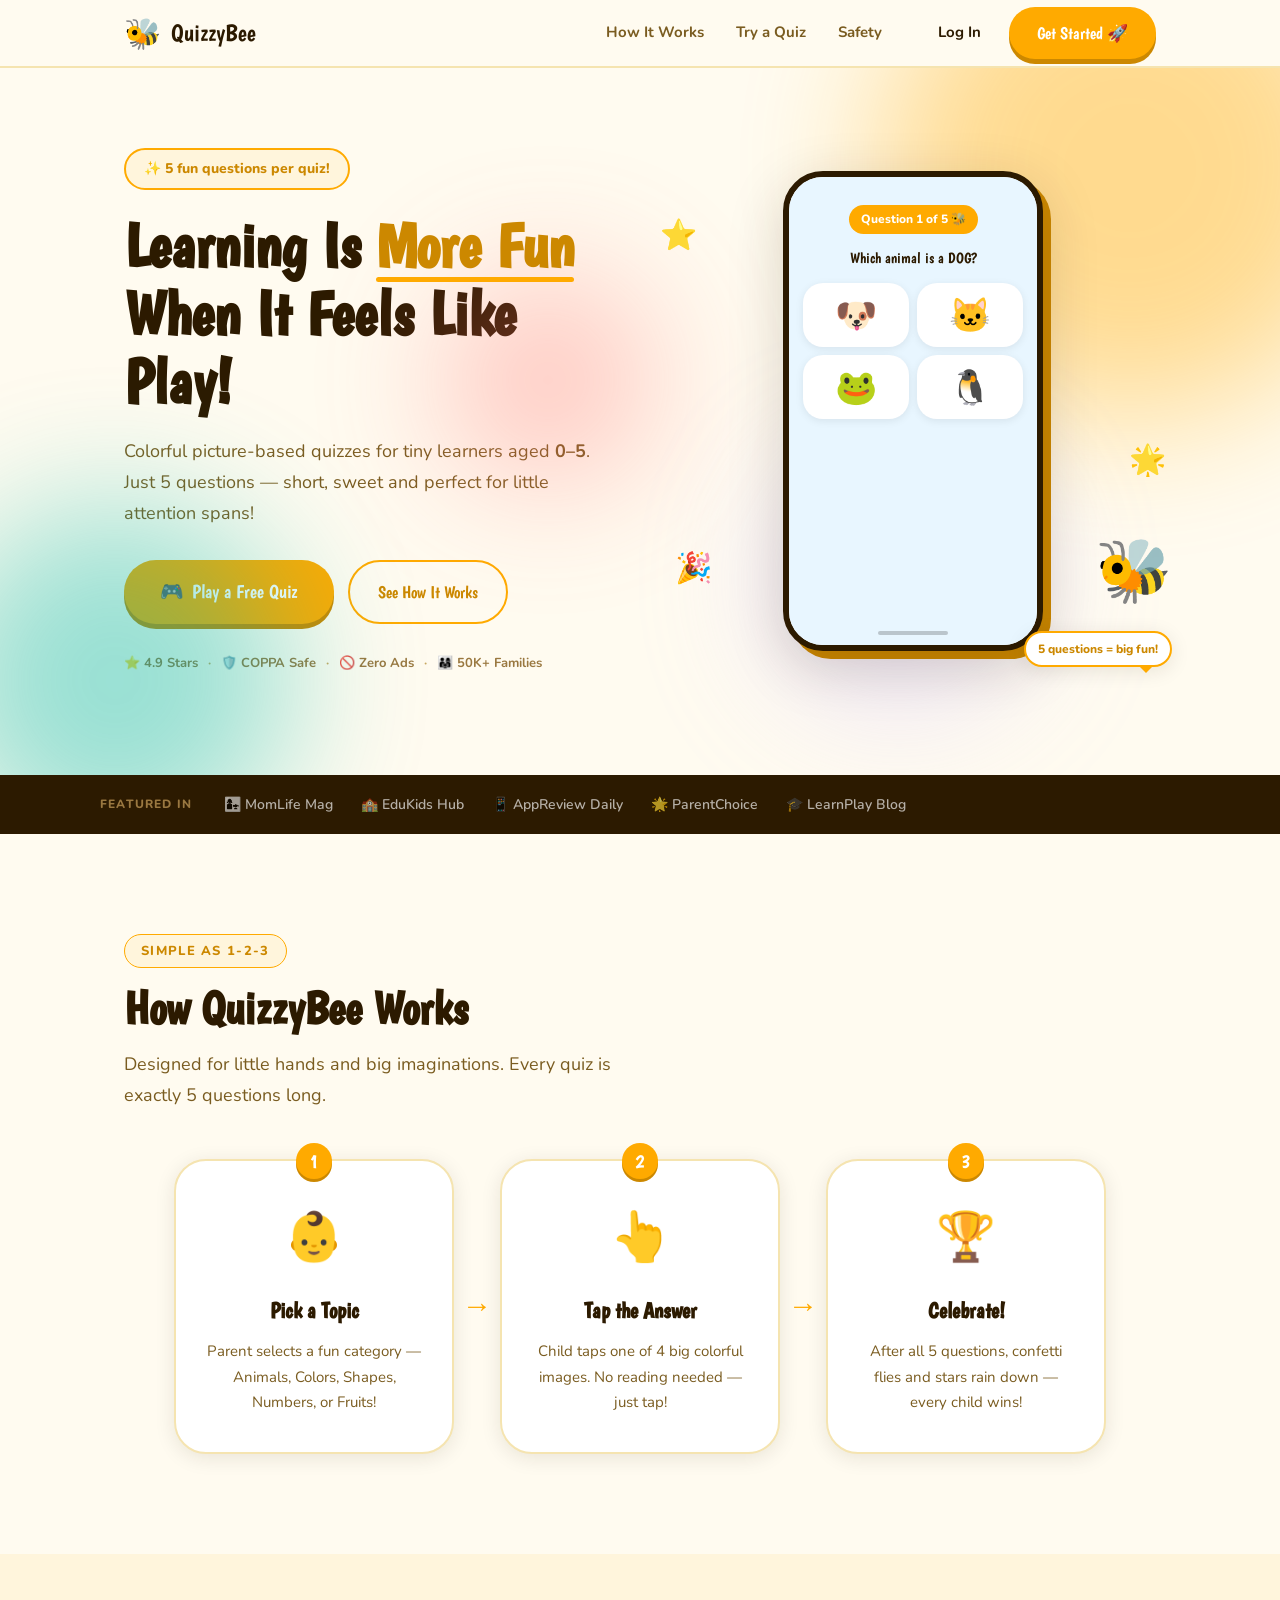
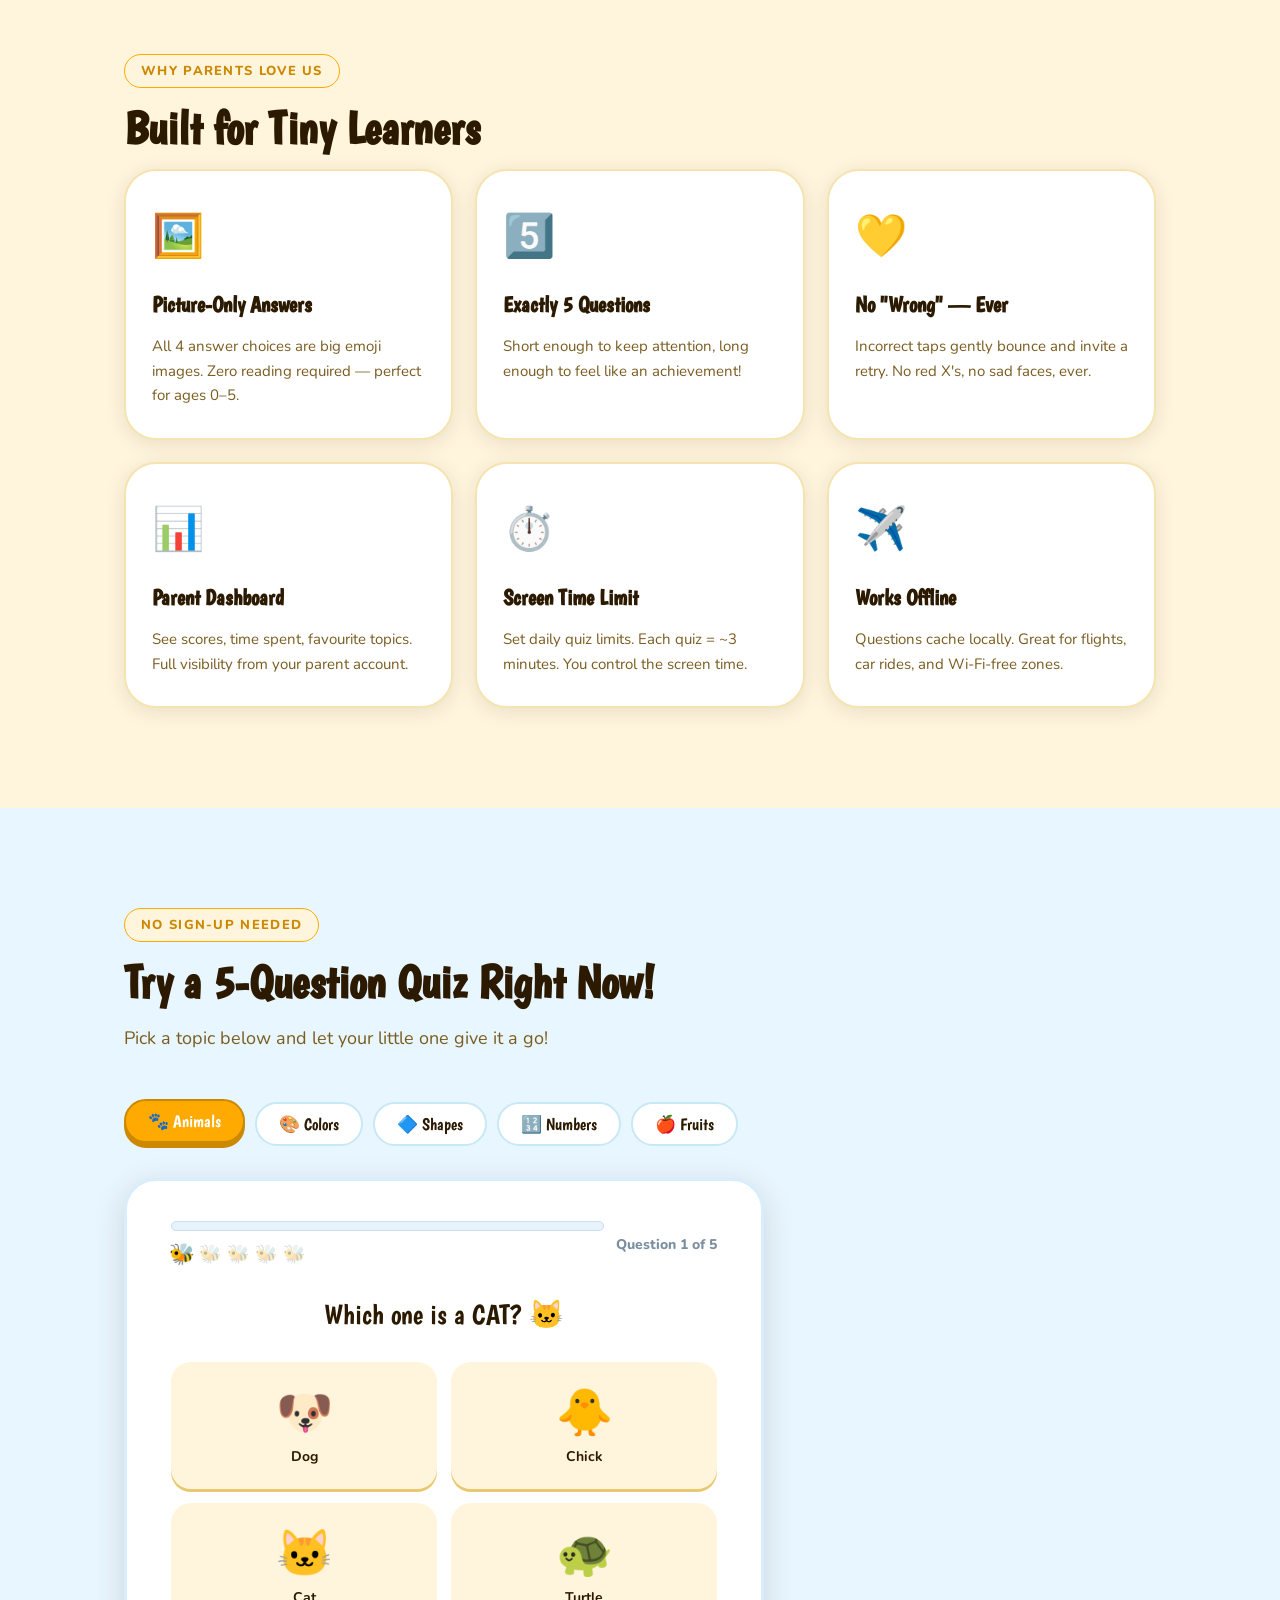
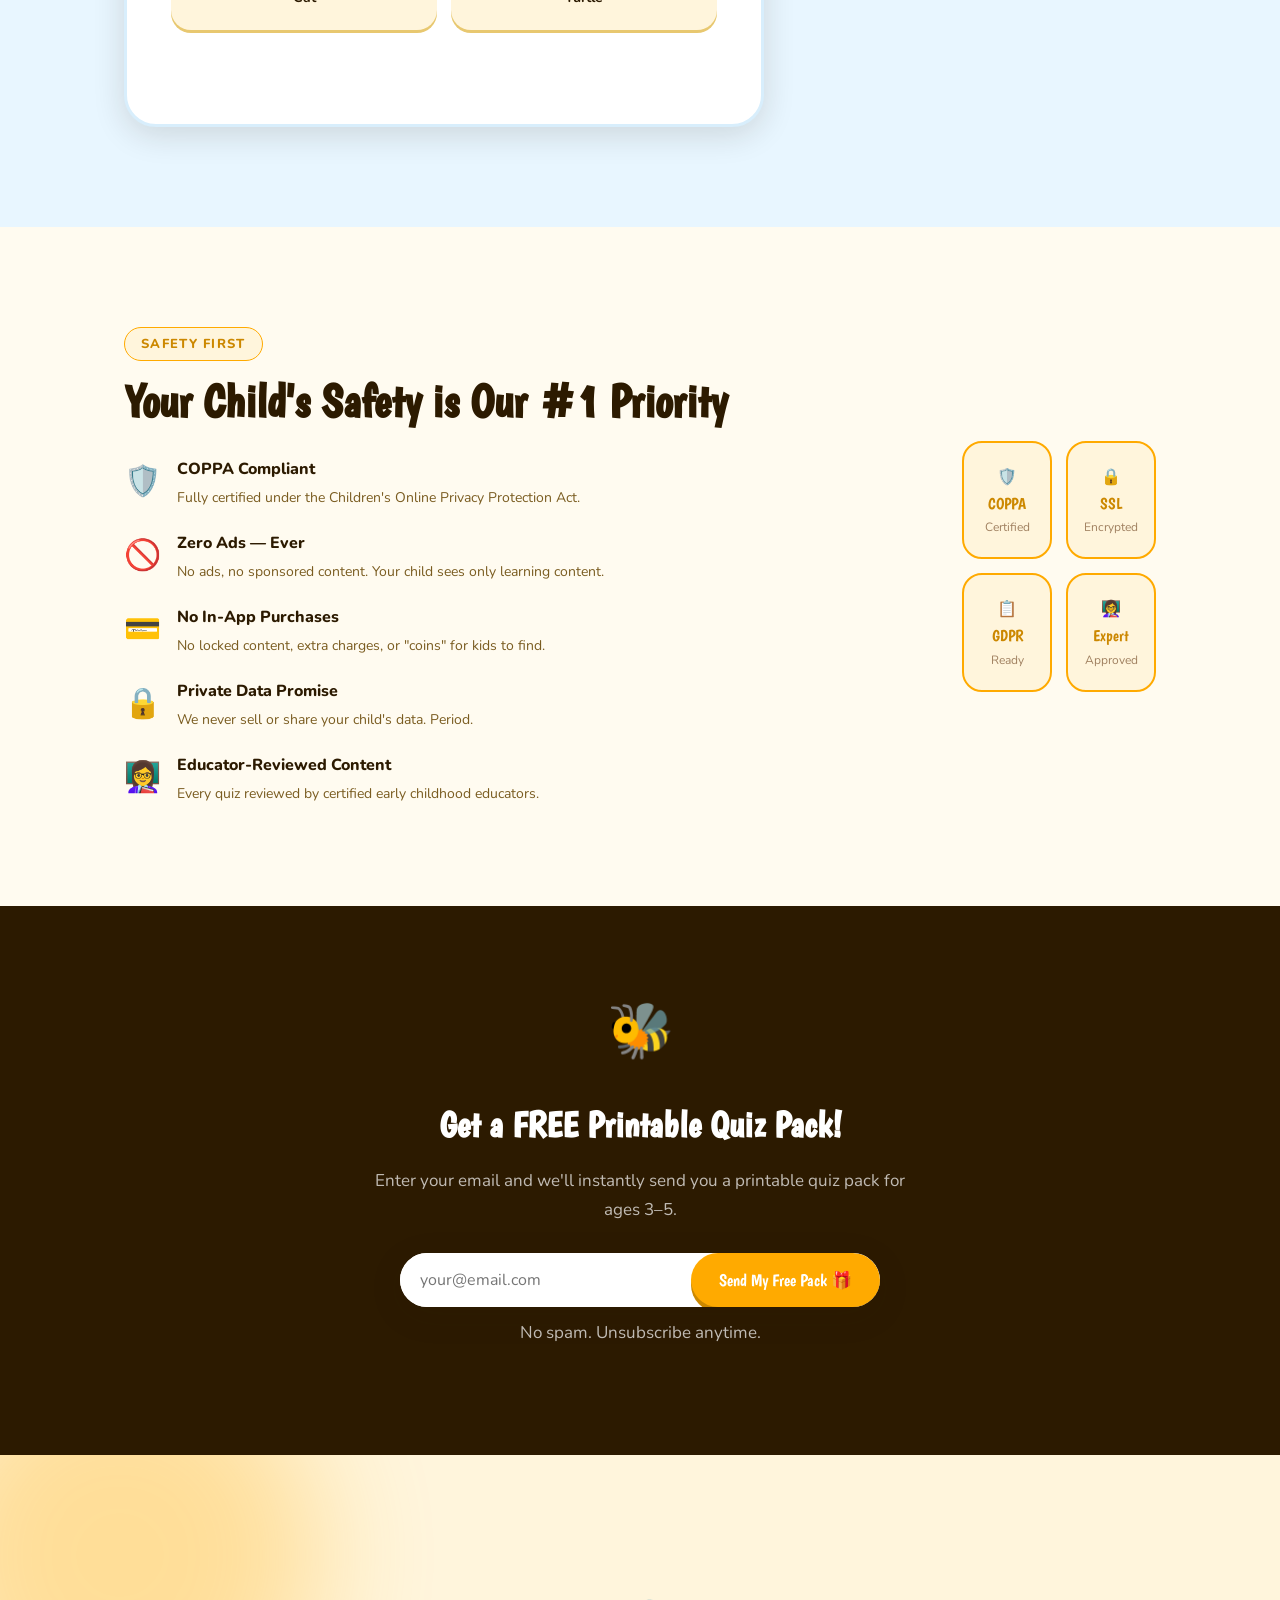
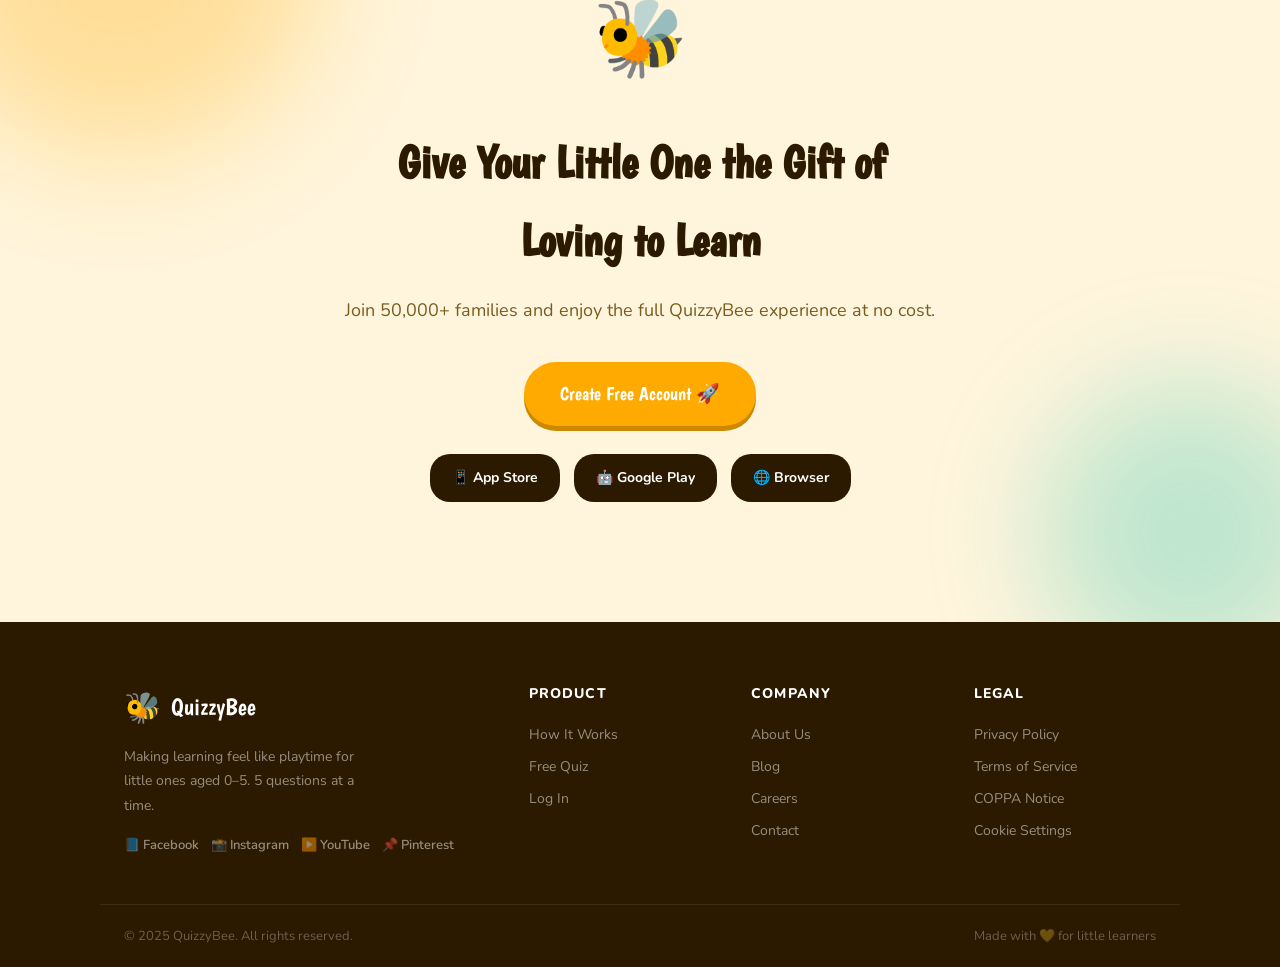
==== index.html @ 44d2b5d5 "Initial commit - QuizzeBee project" ====
<!DOCTYPE html>
<html lang="en">
<head>
  <meta charset="UTF-8" />
  <meta name="viewport" content="width=device-width, initial-scale=1.0" />
  <title>QuizzyBee 🐝 — Fun Learning for Little Ones!</title>
  <link rel="preconnect" href="https://fonts.googleapis.com" />
  <link rel="preconnect" href="https://fonts.gstatic.com" crossorigin />
  <link href="https://fonts.googleapis.com/css2?family=Boogaloo&family=Nunito:wght@400;600;700;800;900&display=swap" rel="stylesheet" />
  <link rel="stylesheet" href="style.css" />
</head>
<body>

  <!-- ═══ NAVBAR ═══ -->
  <nav class="navbar" id="navbar">
    <div class="nav-wrap">
      <a href="index.html" class="logo">
        <div class="logo-bee">🐝</div>
        <span>QuizzyBee</span>
      </a>
      <div class="nav-links">
        <a href="#how">How It Works</a>
        <a href="#demo">Try a Quiz</a>
        <a href="#safety">Safety</a>
      </div>
      <div class="nav-actions">
        <a href="pages/login.php" class="btn-ghost">Log In</a>
        <a href="pages/signup.php" class="btn-honey">Get Started 🚀</a>
      </div>
      <button class="burger" id="burger">
        <div></div><div></div><div></div>
      </button>
    </div>
    <div class="mobile-nav" id="mobileNav">
      <a href="#how">How It Works</a>
      <a href="#demo">Try a Quiz</a>
        <a href="pages/login.php">Log In</a>
      <a href="pages/signup.php" class="btn-honey">Get Started 🚀</a>
    </div>
  </nav>

  <!-- ═══ HERO ═══ -->
  <section class="hero">
    <div class="hero-bubbles">
      <div class="bubble b1"></div>
      <div class="bubble b2"></div>
      <div class="bubble b3"></div>
      <div class="bubble b4"></div>
    </div>
    <div class="hero-content">
      <div class="hero-left">
        <span class="hero-pill">✨ 5 fun questions per quiz!</span>
        <h1>Learning Is <em>More Fun</em> When It Feels Like Play!</h1>
        <p>Colorful picture-based quizzes for tiny learners aged <strong>0–5</strong>. Just 5 questions — short, sweet and perfect for little attention spans!</p>
        <div class="hero-btns">
          <a href="#demo" class="btn-honey btn-big"><span>🎮</span> Play a Free Quiz</a>
          <a href="#how" class="btn-outline btn-big">See How It Works</a>
        </div>
        <div class="hero-trust">
          <span>⭐ 4.9 Stars</span>
          <span class="dot">·</span>
          <span>🛡️ COPPA Safe</span>
          <span class="dot">·</span>
          <span>🚫 Zero Ads</span>
          <span class="dot">·</span>
          <span>👨‍👩‍👧 50K+ Families</span>
        </div>
      </div>
      <div class="hero-right">
        <div class="phone-frame">
          <div class="phone-screen">
            <div class="mini-quiz">
              <div class="mini-q-num">Question 1 of 5 🐝</div>
              <div class="mini-q-text">Which animal is a DOG?</div>
              <div class="mini-opts">
                <button class="mini-opt" onclick="heroTap(this,true)">🐶</button>
                <button class="mini-opt" onclick="heroTap(this,false)">🐱</button>
                <button class="mini-opt" onclick="heroTap(this,false)">🐸</button>
                <button class="mini-opt" onclick="heroTap(this,false)">🐧</button>
              </div>
              <div class="mini-result" id="miniResult"></div>
            </div>
          </div>
          <div class="phone-home-bar"></div>
        </div>
        <div class="floaty f1">⭐</div>
        <div class="floaty f2">🌟</div>
        <div class="floaty f3">🎉</div>
        <div class="mascot-wrap">
          <div class="mascot">🐝</div>
          <div class="speech-bubble">5 questions = big fun!</div>
        </div>
      </div>
    </div>
  </section>

  <!-- ═══ STRIP ═══ -->
  <div class="strip">
    <div class="strip-inner">
      <span class="strip-label">Featured In</span>
      <div class="strip-logos">
        <span>👩‍👧 MomLife Mag</span>
        <span>🏫 EduKids Hub</span>
        <span>📱 AppReview Daily</span>
        <span>🌟 ParentChoice</span>
        <span>🎓 LearnPlay Blog</span>
      </div>
    </div>
  </div>

  <!-- ═══ HOW IT WORKS ═══ -->
  <section class="how-section" id="how">
    <div class="wrap">
      <div class="section-tag">Simple as 1-2-3</div>
      <h2 class="section-h">How QuizzyBee Works</h2>
      <p class="section-p">Designed for little hands and big imaginations. Every quiz is exactly 5 questions long.</p>
      <div class="steps-row">
        <div class="step-card">
          <div class="step-num">1</div>
          <div class="step-icon">👶</div>
          <h3>Pick a Topic</h3>
          <p>Parent selects a fun category — Animals, Colors, Shapes, Numbers, or Fruits!</p>
        </div>
        <div class="step-arrow">→</div>
        <div class="step-card">
          <div class="step-num">2</div>
          <div class="step-icon">👆</div>
          <h3>Tap the Answer</h3>
          <p>Child taps one of 4 big colorful images. No reading needed — just tap!</p>
        </div>
        <div class="step-arrow">→</div>
        <div class="step-card">
          <div class="step-num">3</div>
          <div class="step-icon">🏆</div>
          <h3>Celebrate!</h3>
          <p>After all 5 questions, confetti flies and stars rain down — every child wins!</p>
        </div>
      </div>
    </div>
  </section>

  <!-- ═══ FEATURES ═══ -->
  <section class="features-section">
    <div class="wrap">
      <div class="section-tag">Why Parents Love Us</div>
      <h2 class="section-h">Built for Tiny Learners</h2>
      <div class="feats-grid">
        <div class="feat-card fc1">
          <div class="feat-ico">🖼️</div>
          <h3>Picture-Only Answers</h3>
          <p>All 4 answer choices are big emoji images. Zero reading required — perfect for ages 0–5.</p>
        </div>
        <div class="feat-card fc2">
          <div class="feat-ico">5️⃣</div>
          <h3>Exactly 5 Questions</h3>
          <p>Short enough to keep attention, long enough to feel like an achievement!</p>
        </div>
        <div class="feat-card fc3">
          <div class="feat-ico">💛</div>
          <h3>No "Wrong" — Ever</h3>
          <p>Incorrect taps gently bounce and invite a retry. No red X's, no sad faces, ever.</p>
        </div>
        <div class="feat-card fc4">
          <div class="feat-ico">📊</div>
          <h3>Parent Dashboard</h3>
          <p>See scores, time spent, favourite topics. Full visibility from your parent account.</p>
        </div>
        <div class="feat-card fc5">
          <div class="feat-ico">⏱️</div>
          <h3>Screen Time Limit</h3>
          <p>Set daily quiz limits. Each quiz = ~3 minutes. You control the screen time.</p>
        </div>
        <div class="feat-card fc6">
          <div class="feat-ico">✈️</div>
          <h3>Works Offline</h3>
          <p>Questions cache locally. Great for flights, car rides, and Wi-Fi-free zones.</p>
        </div>
      </div>
    </div>
  </section>

  <!-- ═══ DEMO QUIZ ═══ -->
  <section class="demo-section" id="demo">
    <div class="wrap">
      <div class="section-tag">No Sign-Up Needed</div>
      <h2 class="section-h">Try a 5-Question Quiz Right Now!</h2>
      <p class="section-p">Pick a topic below and let your little one give it a go!</p>

      <div class="topic-pills">
        <button class="topic-btn active" onclick="setTopic('animals',this)">🐾 Animals</button>
        <button class="topic-btn" onclick="setTopic('colors',this)">🎨 Colors</button>
        <button class="topic-btn" onclick="setTopic('shapes',this)">🔷 Shapes</button>
        <button class="topic-btn" onclick="setTopic('numbers',this)">🔢 Numbers</button>
        <button class="topic-btn" onclick="setTopic('fruits',this)">🍎 Fruits</button>
      </div>

      <!-- Quiz box -->
      <div class="quiz-box" id="quizBox">
        <!-- Progress -->
        <div class="qb-top">
          <div class="qb-prog-wrap">
            <div class="qb-prog-bar"><div class="qb-prog-fill" id="progFill"></div></div>
            <div class="qb-prog-bees" id="progBees">
              <span class="prog-bee done" id="pb0">🐝</span>
              <span class="prog-bee" id="pb1">🐝</span>
              <span class="prog-bee" id="pb2">🐝</span>
              <span class="prog-bee" id="pb3">🐝</span>
              <span class="prog-bee" id="pb4">🐝</span>
            </div>
          </div>
          <div class="qb-counter" id="qbCounter">Question 1 of 5</div>
        </div>

        <!-- Question -->
        <div class="qb-question" id="qbQuestion">Loading…</div>

        <!-- Options grid -->
        <div class="qb-opts" id="qbOpts"></div>

        <!-- Feedback -->
        <div class="qb-feedback" id="qbFeedback"></div>
      </div>

      <!-- Completion card (hidden until done) -->
      <div class="quiz-done hidden" id="quizDone">
        <div class="done-confetti" id="doneConfetti"></div>
        <div class="done-bee">🐝</div>
        <h3 id="doneTitle">You're a Star! 🌟</h3>
        <div class="done-score" id="doneScore"></div>
        <p id="doneMsg">Amazing work on all 5 questions!</p>
        <div class="done-stars" id="doneStars"></div>
        <div class="done-btns">
          <button class="btn-honey btn-big" onclick="restartDemo()">Play Again 🔄</button>
          <a href="pages/signup.php" class="btn-outline btn-big">Create Your Account →</a>
        </div>
      </div>
    </div>
  </section>


  <!-- ═══ SAFETY ═══ -->
  <section class="safety-section" id="safety">
    <div class="wrap safety-wrap">
      <div class="safety-text">
        <div class="section-tag">Safety First</div>
        <h2 class="section-h">Your Child's Safety is Our #1 Priority</h2>
        <div class="safety-list">
          <div class="safety-row">
            <span class="s-ico">🛡️</span>
            <div><strong>COPPA Compliant</strong><p>Fully certified under the Children's Online Privacy Protection Act.</p></div>
          </div>
          <div class="safety-row">
            <span class="s-ico">🚫</span>
            <div><strong>Zero Ads — Ever</strong><p>No ads, no sponsored content. Your child sees only learning content.</p></div>
          </div>
          <div class="safety-row">
            <span class="s-ico">💳</span>
            <div><strong>No In-App Purchases</strong><p>No locked content, extra charges, or "coins" for kids to find.</p></div>
          </div>
          <div class="safety-row">
            <span class="s-ico">🔒</span>
            <div><strong>Private Data Promise</strong><p>We never sell or share your child's data. Period.</p></div>
          </div>
          <div class="safety-row">
            <span class="s-ico">👩‍🏫</span>
            <div><strong>Educator-Reviewed Content</strong><p>Every quiz reviewed by certified early childhood educators.</p></div>
          </div>
        </div>
      </div>
      <div class="safety-badges">
        <div class="s-badge">🛡️<br>COPPA<br><small>Certified</small></div>
        <div class="s-badge">🔒<br>SSL<br><small>Encrypted</small></div>
        <div class="s-badge">📋<br>GDPR<br><small>Ready</small></div>
        <div class="s-badge">👩‍🏫<br>Expert<br><small>Approved</small></div>
      </div>
    </div>
  </section>

  <!-- ═══ EMAIL LEAD ═══ -->
  <section class="lead-section">
    <div class="lead-inner">
      <div class="lead-bee">🐝</div>
      <h2>Get a FREE Printable Quiz Pack!</h2>
      <p>Enter your email and we'll instantly send you a printable quiz pack for ages 3–5.</p>
      <div class="lead-form" id="leadForm">
        <input type="email" id="leadEmail" placeholder="your@email.com" class="lead-input" />
        <button onclick="submitLead()" class="btn-honey">Send My Free Pack 🎁</button>
      </div>
      <p class="lead-small">No spam. Unsubscribe anytime.</p>
    </div>
  </section>

  <!-- ═══ FINAL CTA ═══ -->
  <section class="final-section">
    <div class="final-blobs">
      <div class="fb1"></div><div class="fb2"></div>
    </div>
    <div class="final-inner">
      <div class="final-bee">🐝</div>
      <h2>Give Your Little One the Gift of Loving to Learn</h2>
      <p>Join 50,000+ families and enjoy the full QuizzyBee experience at no cost.</p>
      <a href="pages/signup.php" class="btn-honey btn-big">Create Free Account 🚀</a>
      <div class="store-row">
        <div class="store-pill">📱 App Store</div>
        <div class="store-pill">🤖 Google Play</div>
        <div class="store-pill">🌐 Browser</div>
      </div>
    </div>
  </section>

  <!-- ═══ FOOTER ═══ -->
  <footer class="footer">
    <div class="footer-inner">
      <div class="footer-brand">
        <a href="index.html" class="logo" style="color:#fff;margin-bottom:12px">
          <div class="logo-bee">🐝</div><span>QuizzyBee</span>
        </a>
        <p>Making learning feel like playtime for little ones aged 0–5. 5 questions at a time.</p>
        <div class="footer-socials">
          <a href="#">📘 Facebook</a>
          <a href="#">📸 Instagram</a>
          <a href="#">▶️ YouTube</a>
          <a href="#">📌 Pinterest</a>
        </div>
      </div>
      <div class="footer-col">
        <h4>Product</h4>
        <a href="#how">How It Works</a>
        <a href="#demo">Free Quiz</a>
        <a href="pages/login.php">Log In</a>
      </div>
      <div class="footer-col">
        <h4>Company</h4>
        <a href="#">About Us</a>
        <a href="#">Blog</a>
        <a href="#">Careers</a>
        <a href="#">Contact</a>
      </div>
      <div class="footer-col">
        <h4>Legal</h4>
        <a href="#">Privacy Policy</a>
        <a href="#">Terms of Service</a>
        <a href="#">COPPA Notice</a>
        <a href="#">Cookie Settings</a>
      </div>
    </div>
    <div class="footer-bottom">
      <span>© 2025 QuizzyBee. All rights reserved.</span>
      <span>Made with 💛 for little learners</span>
    </div>
  </footer>

  <script src="landing.js"></script>
</body>
</html>
---- style.css ----
/* ════════════════════════════════════════════
   QuizzyBee 5Q — style.css
   Tone: Maximalist-Playful · Honey + Sky + Coral
   Font: Boogaloo (display) + Nunito (body)
════════════════════════════════════════════ */

:root {
  --honey:       #FFAA00;
  --honey-dk:    #CC8800;
  --honey-lt:    #FFF5DC;
  --cream:       #FFFBF0;
  --ink:         #2C1A00;
  --sky:         #E8F6FF;
  --teal:        #00B8A9;
  --coral:       #FF6B6B;
  --coral-lt:    #FFE8E8;
  --lavender:    #C9B8FF;
  --green:       #52C46A;
  --green-lt:    #E3F7E8;
  --white:       #FFFFFF;
  --shadow:      0 4px 20px rgba(44,26,0,.10);
  --shadow-md:   0 8px 32px rgba(44,26,0,.14);
  --shadow-lg:   0 16px 56px rgba(44,26,0,.18);
  --r-sm:  12px;
  --r-md:  20px;
  --r-lg:  32px;
  --r-xl:  50px;
  --font-h: 'Boogaloo', cursive;
  --font-b: 'Nunito', sans-serif;
}

*,*::before,*::after{box-sizing:border-box;margin:0;padding:0}
html{scroll-behavior:smooth}
body{
  font-family:var(--font-b);
  background:var(--cream);
  color:var(--ink);
  line-height:1.7;
  overflow-x:hidden;
}
a{text-decoration:none;color:inherit}
img{max-width:100%}

/* ── Shared layout ── */
.wrap{max-width:1080px;margin:0 auto;padding:0 24px}

.section-tag{
  display:inline-block;
  background:var(--honey-lt);
  color:var(--honey-dk);
  font-weight:800;
  font-size:13px;
  letter-spacing:.1em;
  text-transform:uppercase;
  padding:5px 16px;
  border-radius:var(--r-xl);
  border:1.5px solid var(--honey);
  margin-bottom:14px;
}
.section-h{
  font-family:var(--font-h);
  font-size:clamp(28px,4.5vw,46px);
  color:var(--ink);
  margin-bottom:14px;
  line-height:1.15;
}
.section-p{
  font-size:18px;
  color:#7a5c20;
  max-width:540px;
  margin-bottom:48px;
}

/* ── Buttons ── */
.btn-honey{
  display:inline-flex;align-items:center;gap:8px;
  background:var(--honey);
  color:var(--white);
  font-family:var(--font-h);
  font-size:17px;
  padding:12px 28px;
  border-radius:var(--r-xl);
  border:none;cursor:pointer;
  box-shadow:0 5px 0 var(--honey-dk);
  transition:transform .15s,box-shadow .15s;
}
.btn-honey:hover{transform:translateY(-3px);box-shadow:0 8px 0 var(--honey-dk)}
.btn-honey:active{transform:translateY(3px);box-shadow:0 2px 0 var(--honey-dk)}
.btn-big{font-size:19px;padding:16px 36px}
.btn-full{width:100%;justify-content:center}

.btn-outline{
  display:inline-flex;align-items:center;gap:8px;
  background:transparent;
  color:var(--honey-dk);
  font-family:var(--font-h);
  font-size:17px;
  padding:12px 28px;
  border-radius:var(--r-xl);
  border:2.5px solid var(--honey);
  cursor:pointer;
  transition:background .2s,color .2s;
}
.btn-outline:hover{background:var(--honey-lt)}
.btn-ghost{
  display:inline-flex;align-items:center;
  font-family:var(--font-b);font-weight:700;font-size:15px;
  color:var(--ink);padding:10px 18px;border-radius:var(--r-xl);
  border:none;background:transparent;cursor:pointer;
  transition:background .2s;
}
.btn-ghost:hover{background:var(--honey-lt)}

.hidden{display:none!important}

/* ════════════════════════════════════════════
   NAVBAR
════════════════════════════════════════════ */
.navbar{
  position:sticky;top:0;z-index:900;
  background:rgba(255,251,240,.93);
  backdrop-filter:blur(14px);
  border-bottom:2px solid #f5e4b0;
  transition:box-shadow .25s;
}
.navbar.scrolled{box-shadow:var(--shadow)}
.nav-wrap{
  max-width:1080px;margin:0 auto;padding:0 24px;
  display:flex;align-items:center;gap:24px;height:66px;
}
.logo{
  display:flex;align-items:center;gap:10px;
  font-family:var(--font-h);font-size:24px;color:var(--ink);
}
.logo-bee{font-size:30px;animation:bee-spin 4s ease-in-out infinite}
@keyframes bee-spin{
  0%,100%{transform:rotate(-10deg) scale(1)}
  50%{transform:rotate(10deg) scale(1.1)}
}
.nav-links{
  display:flex;gap:4px;margin-left:auto;
}
.nav-links a{
  padding:8px 14px;border-radius:var(--r-sm);
  font-weight:700;font-size:15px;color:#7a5c20;
  transition:background .2s,color .2s;
}
.nav-links a:hover{background:var(--honey-lt);color:var(--honey-dk)}
.nav-actions{display:flex;gap:10px}
.burger{
  display:none;flex-direction:column;gap:6px;
  background:none;border:none;cursor:pointer;padding:4px;
  margin-left:auto;
}
.burger div{width:26px;height:2.5px;background:var(--ink);border-radius:2px;transition:.3s}
.mobile-nav{
  display:none;flex-direction:column;gap:6px;
  padding:14px 24px 18px;border-top:1.5px solid #f5e4b0;
}
.mobile-nav.open{display:flex}
.mobile-nav a{
  padding:10px 16px;border-radius:var(--r-sm);font-weight:700;
  transition:background .2s;
}
.mobile-nav a:hover{background:var(--honey-lt)}

@media(max-width:768px){
  .nav-links,.nav-actions{display:none}
  .burger{display:flex}
}

/* ════════════════════════════════════════════
   HERO
════════════════════════════════════════════ */
.hero{
  padding:80px 0 100px;
  position:relative;overflow:hidden;
  background:var(--cream);
}
.hero-bubbles{position:absolute;inset:0;pointer-events:none}
.bubble{
  position:absolute;border-radius:50%;
  filter:blur(70px);opacity:.4;
}
.b1{width:500px;height:500px;background:var(--honey);top:-150px;right:-100px}
.b2{width:350px;height:350px;background:var(--teal);bottom:-80px;left:-60px}
.b3{width:200px;height:200px;background:var(--coral);top:30%;left:35%}
.b4{width:250px;height:250px;background:var(--lavender);bottom:10%;right:20%}

.hero-content{
  max-width:1080px;margin:0 auto;padding:0 24px;
  display:grid;grid-template-columns:1fr 1fr;gap:60px;align-items:center;
}
.hero-pill{
  display:inline-flex;align-items:center;gap:6px;
  background:var(--honey-lt);color:var(--honey-dk);
  font-weight:800;font-size:14px;
  padding:7px 18px;border-radius:var(--r-xl);
  border:2px solid var(--honey);margin-bottom:22px;
}
.hero-left h1{
  font-family:var(--font-h);
  font-size:clamp(36px,5.5vw,62px);
  line-height:1.1;
  margin-bottom:20px;
  color:var(--ink);
}
.hero-left h1 em{
  font-style:normal;
  color:var(--honey-dk);
  position:relative;
  display:inline-block;
}
.hero-left h1 em::after{
  content:'';
  position:absolute;
  bottom:-2px;left:0;
  width:100%;height:5px;
  background:var(--honey);
  border-radius:3px;
}
.hero-left p{font-size:18px;color:#7a5c20;margin-bottom:32px;max-width:480px}
.hero-btns{display:flex;flex-wrap:wrap;gap:14px;margin-bottom:28px}
.hero-trust{
  display:flex;flex-wrap:wrap;gap:10px;align-items:center;
  font-size:13px;font-weight:700;color:#9a7840;
}
.dot{color:#c8a860}

/* Phone mockup */
.hero-right{position:relative;display:flex;justify-content:center}
.phone-frame{
  width:260px;height:480px;
  background:var(--white);
  border-radius:40px;
  border:6px solid var(--ink);
  box-shadow:var(--shadow-lg),8px 8px 0 var(--honey-dk);
  position:relative;overflow:hidden;
  animation:phone-float 4.5s ease-in-out infinite;
}
@keyframes phone-float{
  0%,100%{transform:translateY(0) rotate(-1deg)}
  50%{transform:translateY(-16px) rotate(1deg)}
}
.phone-screen{padding:28px 14px 12px;height:100%;background:var(--sky)}
.phone-home-bar{
  position:absolute;bottom:10px;left:50%;transform:translateX(-50%);
  width:70px;height:4px;background:rgba(0,0,0,.2);border-radius:2px;
}
.mini-quiz{display:flex;flex-direction:column;align-items:center;gap:12px}
.mini-q-num{
  background:var(--honey);color:var(--white);
  font-weight:800;font-size:12px;
  padding:4px 12px;border-radius:var(--r-xl);
}
.mini-q-text{font-family:var(--font-h);font-size:15px;text-align:center;color:var(--ink)}
.mini-opts{display:grid;grid-template-columns:1fr 1fr;gap:8px;width:100%}
.mini-opt{
  font-size:34px;background:var(--white);
  border:2.5px solid transparent;border-radius:var(--r-md);
  padding:10px;cursor:pointer;
  transition:transform .2s,border-color .2s;
  box-shadow:0 2px 8px rgba(0,0,0,.08);
}
.mini-opt:hover{transform:scale(1.1);border-color:var(--honey)}
.mini-opt.correct{background:var(--green-lt);border-color:var(--green);animation:pop .3s}
.mini-opt.wrong{background:var(--coral-lt);border-color:var(--coral);animation:shake .35s}
.mini-result{font-family:var(--font-h);font-size:18px;min-height:28px;text-align:center}

@keyframes pop{0%{transform:scale(1)}50%{transform:scale(1.2)}100%{transform:scale(1)}}
@keyframes shake{0%,100%{transform:translateX(0)}25%{transform:translateX(-8px)}75%{transform:translateX(8px)}}

.floaty{
  position:absolute;font-size:30px;
  animation:floaty-anim 5s ease-in-out infinite;
}
.f1{top:8%;left:-10px;animation-delay:0s}
.f2{top:55%;right:-10px;animation-delay:1.2s}
.f3{bottom:12%;left:5px;animation-delay:2.5s}
@keyframes floaty-anim{
  0%,100%{transform:translateY(0) rotate(0)}
  50%{transform:translateY(-18px) rotate(20deg)}
}
.mascot-wrap{
  position:absolute;bottom:-16px;right:-16px;
  display:flex;flex-direction:column;align-items:flex-end;gap:6px;
}
.mascot{
  font-size:62px;
  animation:mascot-fly 6s ease-in-out infinite;
}
@keyframes mascot-fly{
  0%,100%{transform:translate(0,0) rotate(-5deg)}
  33%{transform:translate(8px,-14px) rotate(5deg)}
  66%{transform:translate(-4px,7px) rotate(-8deg)}
}
.speech-bubble{
  background:var(--white);color:var(--honey-dk);
  font-weight:800;font-size:12px;
  padding:6px 12px;border-radius:var(--r-md);
  box-shadow:var(--shadow);border:2px solid var(--honey);
  position:relative;
}
.speech-bubble::after{
  content:'';position:absolute;bottom:-8px;right:16px;
  border-left:8px solid transparent;
  border-right:8px solid transparent;
  border-top:8px solid var(--honey);
}

@media(max-width:768px){
  .hero-content{grid-template-columns:1fr;gap:40px}
  .hero-right{margin-top:20px}
}

/* ════════════════════════════════════════════
   PROOF STRIP
════════════════════════════════════════════ */
.strip{background:var(--ink);padding:18px 24px}
.strip-inner{
  max-width:1080px;margin:0 auto;
  display:flex;align-items:center;gap:32px;flex-wrap:wrap;
}
.strip-label{
  color:#9a7840;font-size:12px;font-weight:800;
  text-transform:uppercase;letter-spacing:.1em;white-space:nowrap;
}
.strip-logos{display:flex;gap:28px;flex-wrap:wrap}
.strip-logos span{color:rgba(255,255,255,.65);font-size:14px;font-weight:600}

/* ════════════════════════════════════════════
   HOW IT WORKS
════════════════════════════════════════════ */
.how-section{padding:100px 0;background:var(--cream)}
.steps-row{
  display:flex;align-items:center;gap:8px;flex-wrap:wrap;
  justify-content:center;margin-top:0;
}
.step-card{
  background:var(--white);border-radius:var(--r-lg);
  padding:36px 28px;flex:1;min-width:220px;max-width:280px;
  border:2.5px solid #f5e4b0;box-shadow:var(--shadow);
  position:relative;text-align:center;
  transition:transform .25s,box-shadow .25s;
}
.step-card:hover{transform:translateY(-6px);box-shadow:var(--shadow-md)}
.step-num{
  position:absolute;top:-18px;left:50%;transform:translateX(-50%);
  background:var(--honey);color:var(--white);
  font-family:var(--font-h);font-size:20px;
  width:36px;height:36px;border-radius:50%;
  display:flex;align-items:center;justify-content:center;
  box-shadow:0 3px 0 var(--honey-dk);
}
.step-icon{font-size:48px;margin-bottom:14px}
.step-card h3{font-family:var(--font-h);font-size:22px;margin-bottom:10px}
.step-card p{font-size:15px;color:#7a5c20}
.step-arrow{font-size:30px;color:var(--honey);font-weight:900}

@media(max-width:680px){.step-arrow{transform:rotate(90deg);display:block;text-align:center}}

/* ════════════════════════════════════════════
   FEATURES
════════════════════════════════════════════ */
.features-section{padding:100px 0;background:var(--honey-lt)}
.feats-grid{
  display:grid;grid-template-columns:repeat(auto-fit,minmax(290px,1fr));
  gap:22px;
}
.feat-card{
  background:var(--white);border-radius:var(--r-lg);
  padding:30px 26px;border:2px solid #f5e4b0;
  box-shadow:var(--shadow);
  transition:transform .25s,box-shadow .25s,border-color .25s;
  opacity:0;transform:translateY(28px);
  animation:rise .6s ease forwards;
}
.feat-card:nth-child(1){animation-delay:.05s}.feat-card:nth-child(2){animation-delay:.12s}
.feat-card:nth-child(3){animation-delay:.19s}.feat-card:nth-child(4){animation-delay:.26s}
.feat-card:nth-child(5){animation-delay:.33s}.feat-card:nth-child(6){animation-delay:.4s}
@keyframes rise{to{opacity:1;transform:translateY(0)}}
.feat-card:hover{transform:translateY(-6px);box-shadow:var(--shadow-md);border-color:var(--honey)}
.feat-ico{font-size:42px;margin-bottom:14px}
.feat-card h3{font-family:var(--font-h);font-size:22px;margin-bottom:10px}
.feat-card p{font-size:15px;color:#7a5c20;line-height:1.65}

/* ════════════════════════════════════════════
   DEMO QUIZ
════════════════════════════════════════════ */
.demo-section{padding:100px 0;background:var(--sky)}
.topic-pills{display:flex;gap:10px;flex-wrap:wrap;margin-bottom:32px}
.topic-btn{
  padding:10px 22px;border-radius:var(--r-xl);
  border:2.5px solid #c8e8f5;background:var(--white);
  font-family:var(--font-h);font-size:17px;cursor:pointer;
  color:var(--ink);transition:all .2s;
}
.topic-btn:hover,.topic-btn.active{
  background:var(--honey);color:var(--white);border-color:var(--honey-dk);
  transform:translateY(-3px);box-shadow:0 5px 0 var(--honey-dk);
}

.quiz-box{
  background:var(--white);border-radius:var(--r-lg);
  padding:40px 44px;max-width:640px;
  border:3px solid #d8eefc;box-shadow:var(--shadow-md);
}
.qb-top{display:flex;align-items:center;gap:16px;margin-bottom:28px;flex-wrap:wrap;gap:12px}
.qb-prog-wrap{flex:1;display:flex;flex-direction:column;gap:8px}
.qb-prog-bar{
  height:10px;background:#e8f2fa;border-radius:5px;overflow:hidden;
  border:1.5px solid #c8e0f0;
}
.qb-prog-fill{height:100%;background:var(--honey);border-radius:5px;transition:width .5s}
.qb-prog-bees{display:flex;gap:6px}
.prog-bee{font-size:18px;opacity:.3;transition:opacity .4s,transform .4s}
.prog-bee.done{opacity:1;transform:scale(1.15)}
.qb-counter{font-weight:800;font-size:14px;color:#7a8fa0;white-space:nowrap}

.qb-question{
  font-family:var(--font-h);font-size:28px;color:var(--ink);
  text-align:center;margin-bottom:28px;line-height:1.3;
}
.qb-opts{
  display:grid;grid-template-columns:1fr 1fr;gap:14px;margin-bottom:18px;
}
.qb-opt{
  font-size:46px;background:var(--honey-lt);
  border:3px solid transparent;border-radius:var(--r-md);
  padding:20px 16px;text-align:center;cursor:pointer;
  display:flex;flex-direction:column;align-items:center;gap:8px;
  transition:all .2s;
  box-shadow:0 3px 0 #e8c870;
}
.qb-opt span.opt-label{
  font-family:var(--font-b);font-size:14px;font-weight:700;color:var(--ink);
}
.qb-opt:hover{transform:scale(1.06) translateY(-3px);border-color:var(--honey);box-shadow:0 6px 0 var(--honey-dk)}
.qb-opt.correct{background:var(--green-lt);border-color:var(--green);box-shadow:0 3px 0 #3aaa52;animation:pop .4s}
.qb-opt.wrong{background:var(--coral-lt);border-color:var(--coral);box-shadow:0 3px 0 #e85050;animation:shake .4s}
.qb-opt.disabled{pointer-events:none}
.qb-feedback{
  font-family:var(--font-h);font-size:24px;
  text-align:center;min-height:36px;color:var(--green);
}

/* Completion card */
.quiz-done{
  background:var(--white);border-radius:var(--r-lg);
  padding:52px 44px;max-width:640px;text-align:center;
  border:3px solid var(--honey);box-shadow:var(--shadow-md);
  position:relative;overflow:hidden;
}
.done-confetti{
  position:absolute;inset:0;pointer-events:none;overflow:hidden;
}
.done-bee{font-size:80px;margin-bottom:14px;animation:mascot-fly 5s infinite}
.quiz-done h3{font-family:var(--font-h);font-size:38px;margin-bottom:10px}
.done-score{
  font-family:var(--font-h);font-size:56px;color:var(--honey-dk);margin:8px 0;
}
.quiz-done p{font-size:18px;color:#7a5c20;margin-bottom:20px}
.done-stars{font-size:36px;letter-spacing:4px;margin-bottom:28px}
.done-btns{display:flex;flex-wrap:wrap;gap:14px;justify-content:center}
.confetti-piece{
  position:absolute;width:10px;height:10px;border-radius:2px;
  animation:fall linear forwards;opacity:0;
}
@keyframes fall{
  0%{opacity:1;top:-10px;transform:rotate(0)}
  100%{opacity:0;top:110%;transform:rotate(360deg)}
}

/* ════════════════════════════════════════════
   SAFETY
════════════════════════════════════════════ */
.safety-section{padding:100px 0;background:var(--cream)}
.safety-wrap{
  display:grid;grid-template-columns:1fr auto;gap:60px;align-items:center;
}
.safety-list{display:flex;flex-direction:column;gap:20px;margin-top:28px}
.safety-row{display:flex;gap:16px;align-items:flex-start}
.s-ico{font-size:30px;flex-shrink:0}
.safety-row strong{display:block;font-size:16px;font-weight:800;margin-bottom:3px}
.safety-row p{font-size:14px;color:#7a5c20}
.safety-badges{display:grid;grid-template-columns:1fr 1fr;gap:14px}
.s-badge{
  background:var(--honey-lt);border:2px solid var(--honey);
  border-radius:var(--r-md);padding:20px 16px;text-align:center;
  font-family:var(--font-h);font-size:16px;color:var(--honey-dk);line-height:1.7;
}
.s-badge small{font-size:12px;color:#a08060;display:block;font-family:var(--font-b)}

@media(max-width:768px){
  .safety-wrap{grid-template-columns:1fr}
  .safety-badges{grid-template-columns:repeat(4,1fr)}
}

/* ════════════════════════════════════════════
   LEAD SECTION
════════════════════════════════════════════ */
.lead-section{padding:80px 0;background:var(--ink);text-align:center}
.lead-inner{max-width:600px;margin:0 auto;padding:0 24px;display:flex;flex-direction:column;align-items:center}
.lead-bee{font-size:54px;margin-bottom:16px;animation:bee-spin 2s infinite}
.lead-section h2{color:var(--white);font-family:var(--font-h);font-size:36px;margin-bottom:12px}
.lead-section p{color:rgba(255,255,255,.7);font-size:17px;margin-bottom:28px}
.lead-form{
  display:flex;max-width:480px;width:100%;
  background:var(--white);border-radius:var(--r-xl);
  overflow:hidden;box-shadow:var(--shadow-md);
}
.lead-input{flex:1;padding:16px 20px;border:none;outline:none;font-family:var(--font-b);font-size:16px}
.lead-small{color:rgba(255,255,255,.4);font-size:12px;margin-top:12px}

/* ════════════════════════════════════════════
   FINAL CTA
════════════════════════════════════════════ */
.final-section{
  padding:120px 0;text-align:center;
  background:var(--honey-lt);position:relative;overflow:hidden;
}
.final-blobs{position:absolute;inset:0;pointer-events:none}
.fb1{position:absolute;width:400px;height:400px;border-radius:50%;background:var(--honey);opacity:.3;top:-100px;left:-80px;filter:blur(60px)}
.fb2{position:absolute;width:300px;height:300px;border-radius:50%;background:var(--teal);opacity:.25;bottom:-60px;right:-60px;filter:blur(60px)}
.final-inner{position:relative;z-index:1;max-width:640px;margin:0 auto;padding:0 24px}
.final-bee{font-size:76px;margin-bottom:18px;animation:mascot-fly 5s infinite}
.final-inner h2{font-family:var(--font-h);font-size:clamp(26px,4.5vw,46px);margin-bottom:16px}
.final-inner p{font-size:18px;color:#7a5c20;margin-bottom:36px}
.store-row{display:flex;gap:14px;justify-content:center;flex-wrap:wrap;margin-top:28px}
.store-pill{
  background:var(--ink);color:var(--white);
  padding:12px 22px;border-radius:var(--r-md);
  font-weight:700;font-size:14px;
}

/* ════════════════════════════════════════════
   FOOTER
════════════════════════════════════════════ */
.footer{background:var(--ink);padding:60px 0 0;color:rgba(255,255,255,.65)}
.footer-inner{
  max-width:1080px;margin:0 auto;padding:0 24px 48px;
  display:grid;grid-template-columns:2fr 1fr 1fr 1fr;gap:40px;
}
.footer-brand .logo{color:var(--white);margin-bottom:14px}
.footer-brand p{font-size:14px;line-height:1.75;max-width:240px;color:rgba(255,255,255,.5)}
.footer-socials{display:flex;flex-wrap:wrap;gap:12px;margin-top:16px}
.footer-socials a{font-size:13px;font-weight:600;color:rgba(255,255,255,.5);transition:color .2s}
.footer-socials a:hover{color:var(--honey)}
.footer-col{display:flex;flex-direction:column;gap:8px}
.footer-col h4{color:var(--white);font-size:14px;font-weight:800;margin-bottom:10px;text-transform:uppercase;letter-spacing:.08em}
.footer-col a{font-size:14px;color:rgba(255,255,255,.5);transition:color .2s}
.footer-col a:hover{color:var(--honey)}
.footer-bottom{
  border-top:1px solid rgba(255,255,255,.08);padding:20px 24px;
  max-width:1080px;margin:0 auto;
  display:flex;justify-content:space-between;flex-wrap:wrap;gap:8px;
  font-size:13px;color:rgba(255,255,255,.3);
}

@media(max-width:768px){
  .footer-inner{grid-template-columns:1fr 1fr}
  .footer-brand{grid-column:1/-1}
}
@media(max-width:480px){
  .footer-inner{grid-template-columns:1fr}
  .quiz-box{padding:24px 18px}
  .qb-opts{grid-template-columns:1fr 1fr}
  .qb-opt{font-size:36px;padding:14px 10px}
}
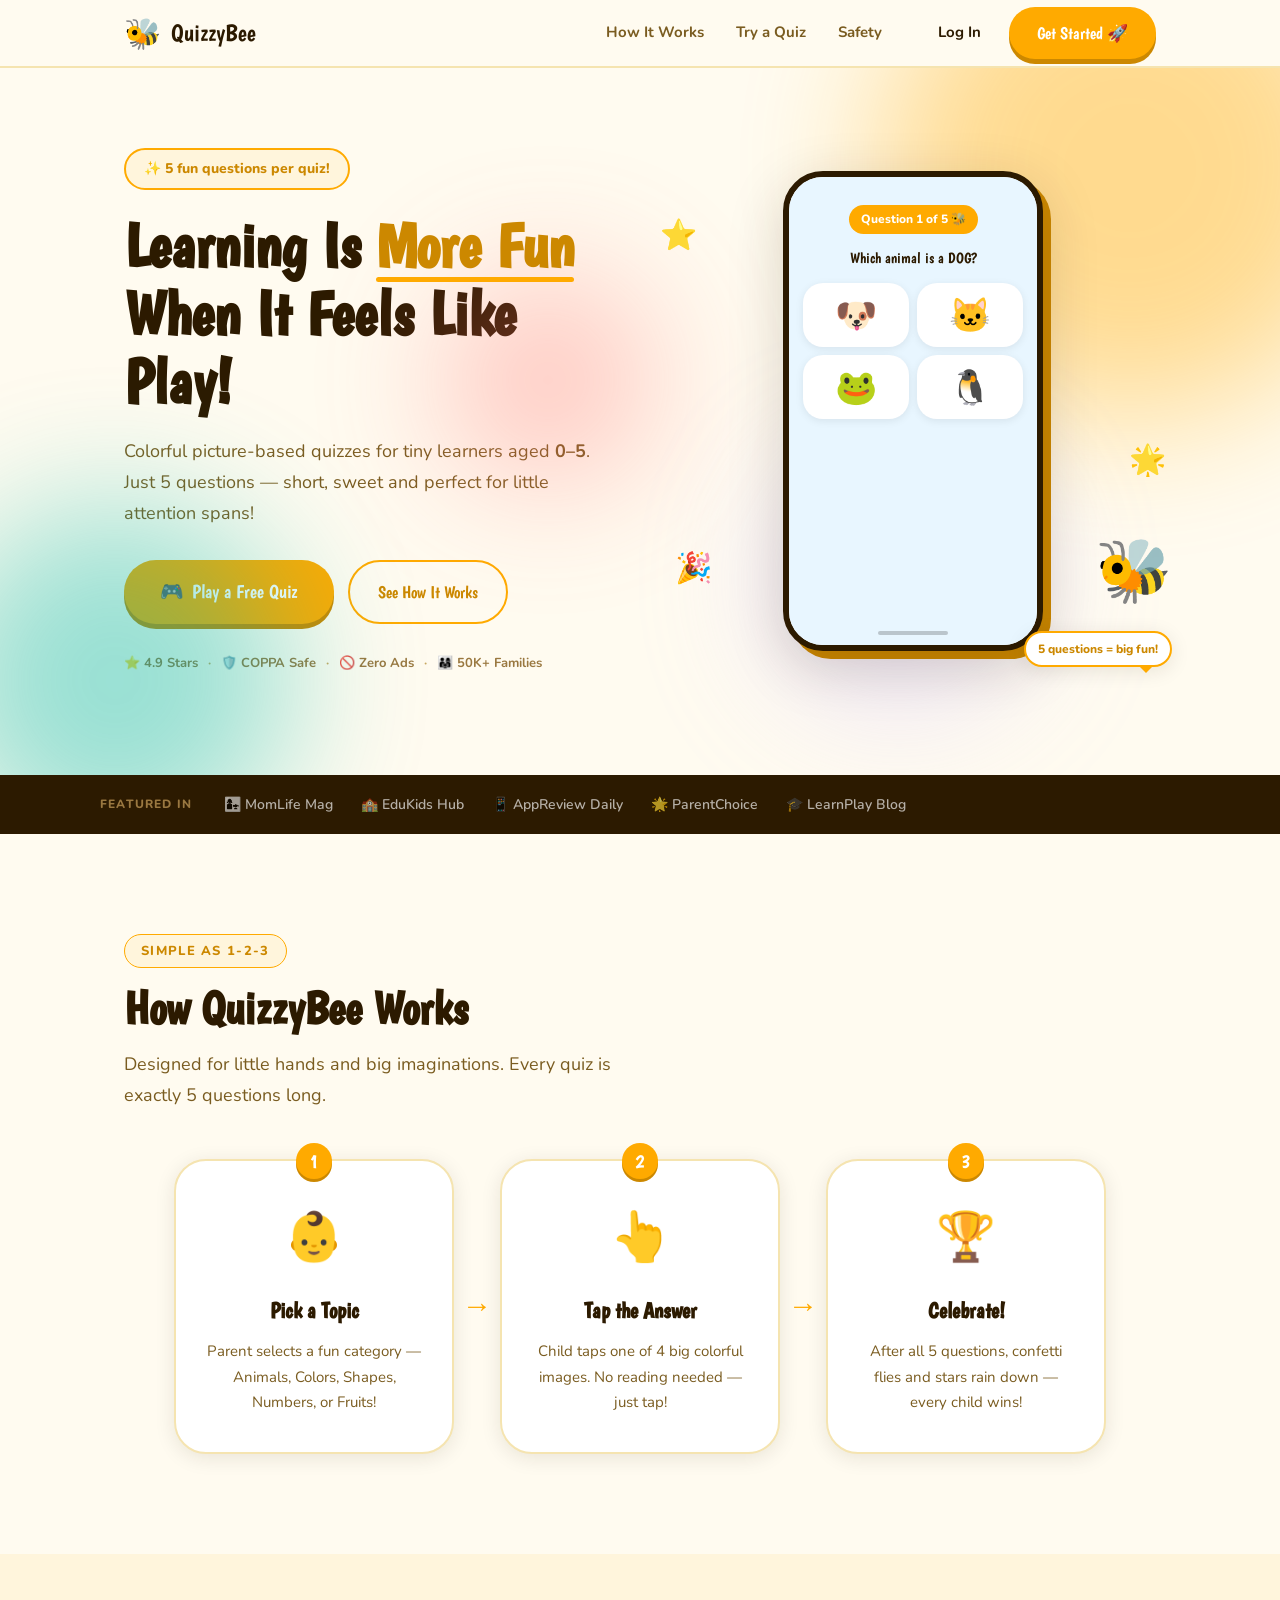
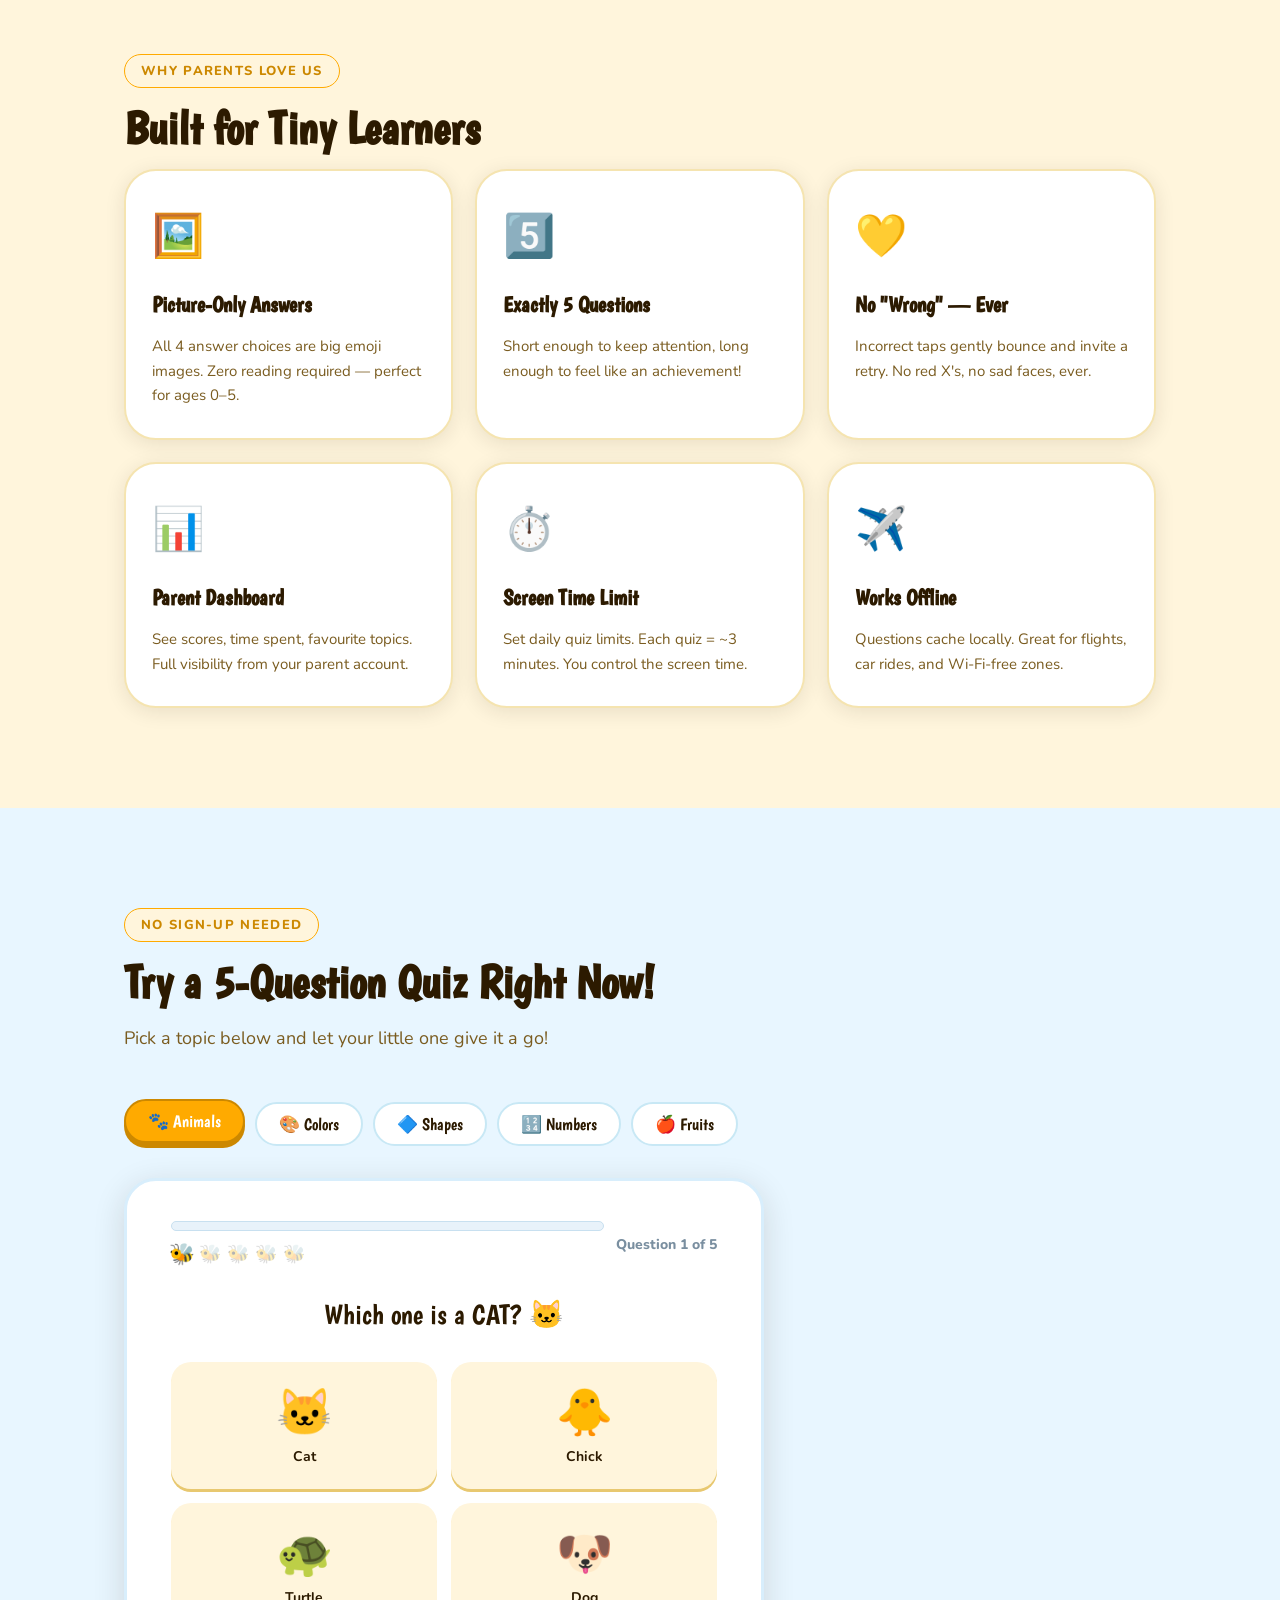
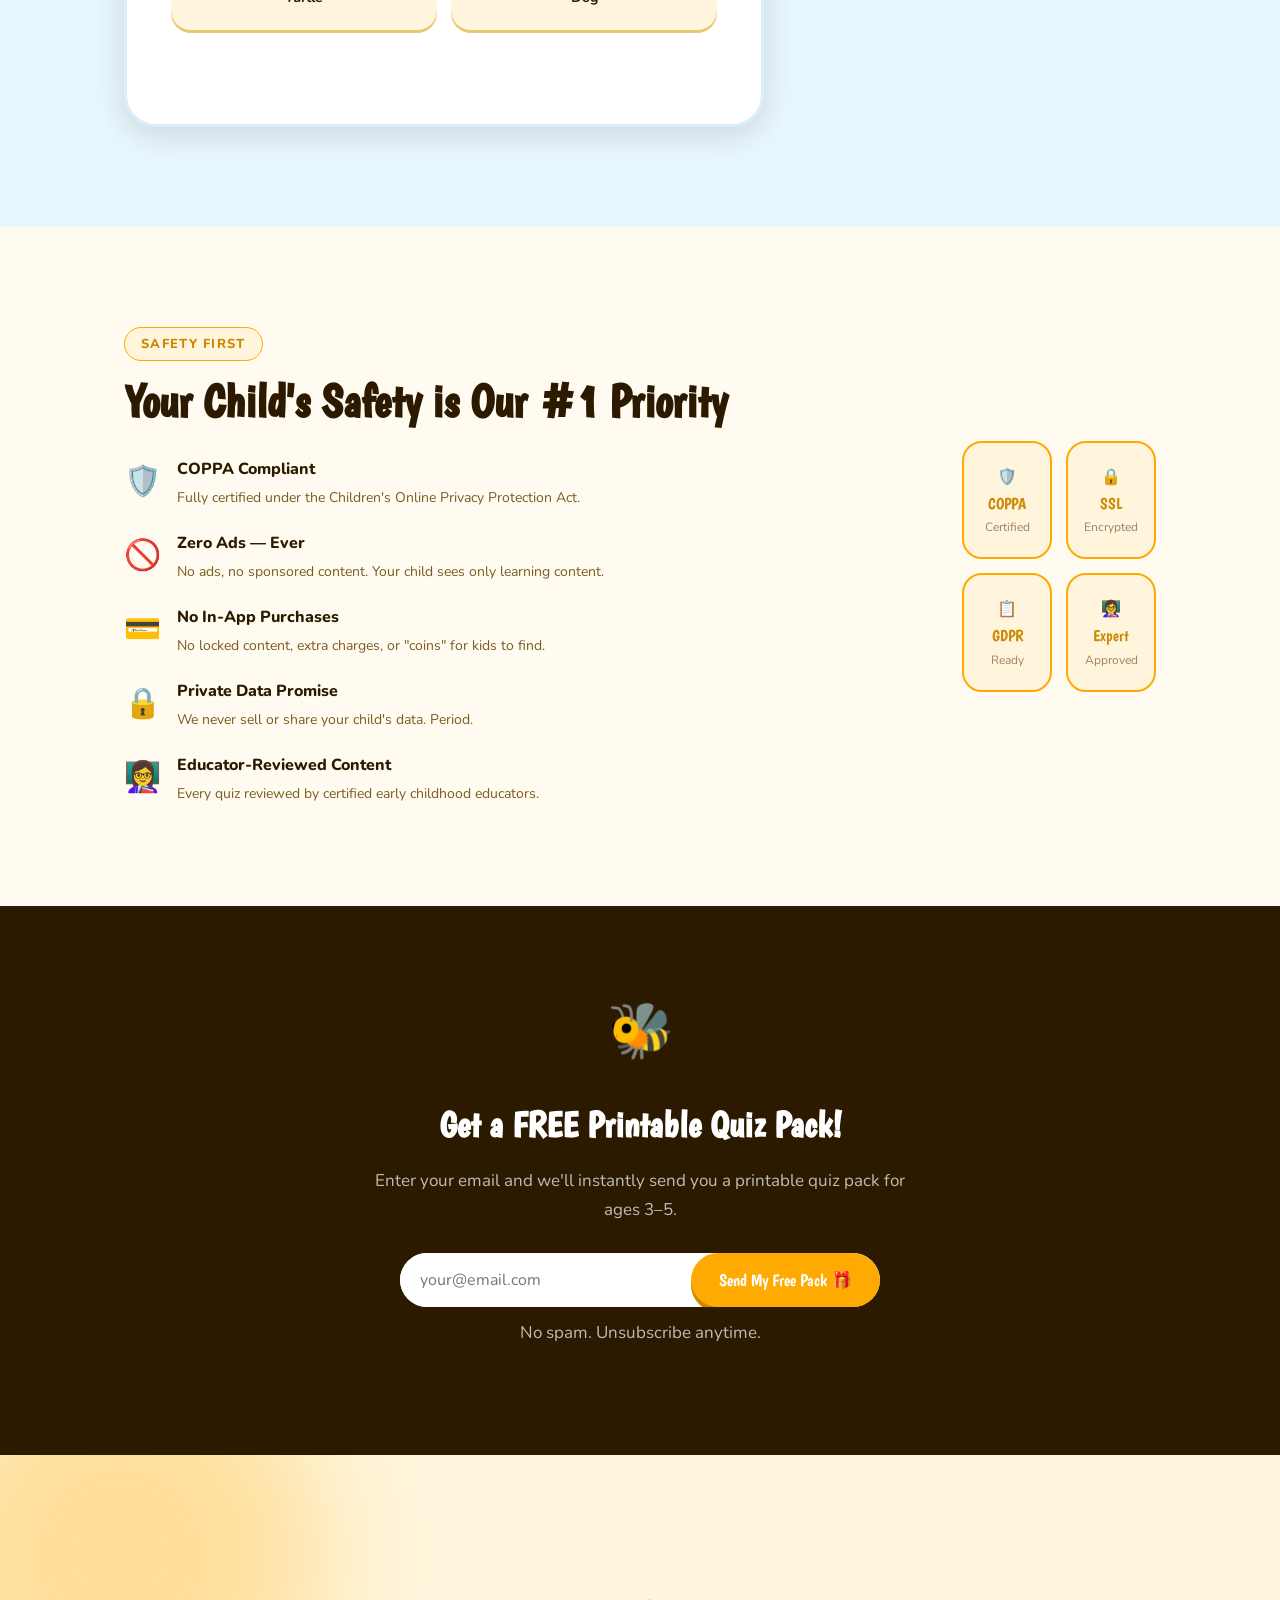
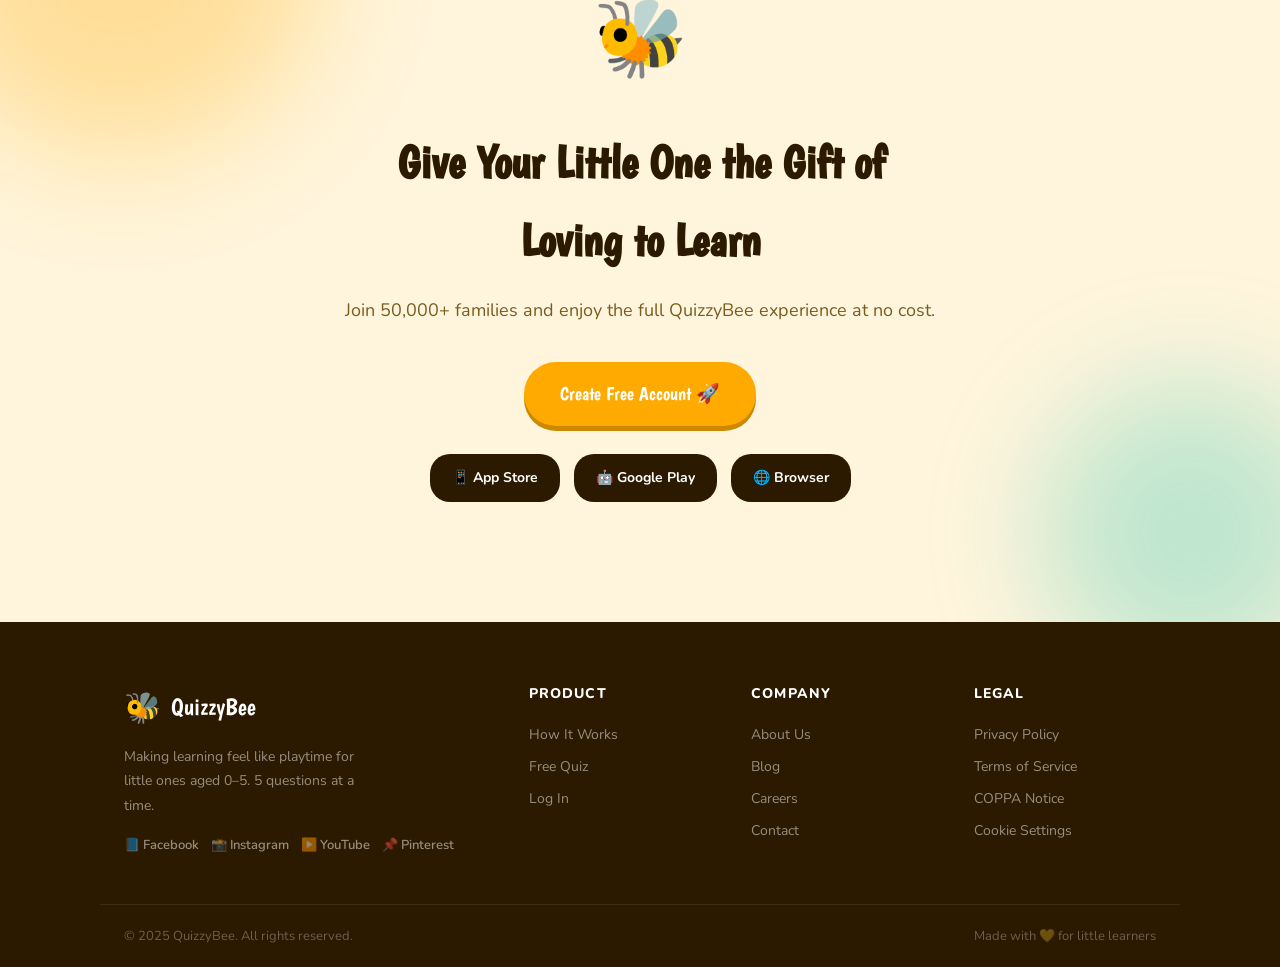
==== commit 0b819d31: "php" ====
--- a/index.html
+++ b/index.html
@@ -11,33 +11,37 @@
 </head>
 <body>
 
-  <!-- ═══ NAVBAR ═══ -->
-  <nav class="navbar" id="navbar">
-    <div class="nav-wrap">
-      <a href="index.html" class="logo">
-        <div class="logo-bee">🐝</div>
-        <span>QuizzyBee</span>
-      </a>
-      <div class="nav-links">
-        <a href="#how">How It Works</a>
-        <a href="#demo">Try a Quiz</a>
-        <a href="#safety">Safety</a>
-      </div>
-      <div class="nav-actions">
-        <a href="pages/login.php" class="btn-ghost">Log In</a>
-        <a href="pages/signup.php" class="btn-honey">Get Started 🚀</a>
-      </div>
-      <button class="burger" id="burger">
-        <div></div><div></div><div></div>
-      </button>
-    </div>
-    <div class="mobile-nav" id="mobileNav">
+<!-- ═══ NAVBAR ═══ -->
+<nav class="navbar" id="navbar">
+  <div class="nav-wrap">
+    <a href="index.html" class="logo">
+      <div class="logo-bee">🐝</div>
+      <span>QuizzyBee</span>
+    </a>
+    <div class="nav-links">
       <a href="#how">How It Works</a>
       <a href="#demo">Try a Quiz</a>
-        <a href="pages/login.php">Log In</a>
-      <a href="pages/signup.php" class="btn-honey">Get Started 🚀</a>
-    </div>
-  </nav>
+      <a href="#safety">Safety</a>
+    </div>
+    <div class="nav-actions">
+      <!-- Point to your new form pages -->
+      <a href="login.html" class="btn-ghost">Log In</a>
+      <a href="signup.html" class="btn-honey">Get Started 🚀</a>
+    </div>
+    <button class="burger" id="burger">
+      <div></div><div></div><div></div>
+    </button>
+  </div>
+  <div class="mobile-nav" id="mobileNav">
+    <a href="#how">How It Works</a>
+    <a href="#demo">Try a Quiz</a>
+    <!-- Point to your new form pages -->
+    <a href="login.html">Log In</a>
+    <a href="signup.html" class="btn-honey">Get Started 🚀</a>
+  </div>
+</nav>
+
+
 
   <!-- ═══ HERO ═══ -->
   <section class="hero">
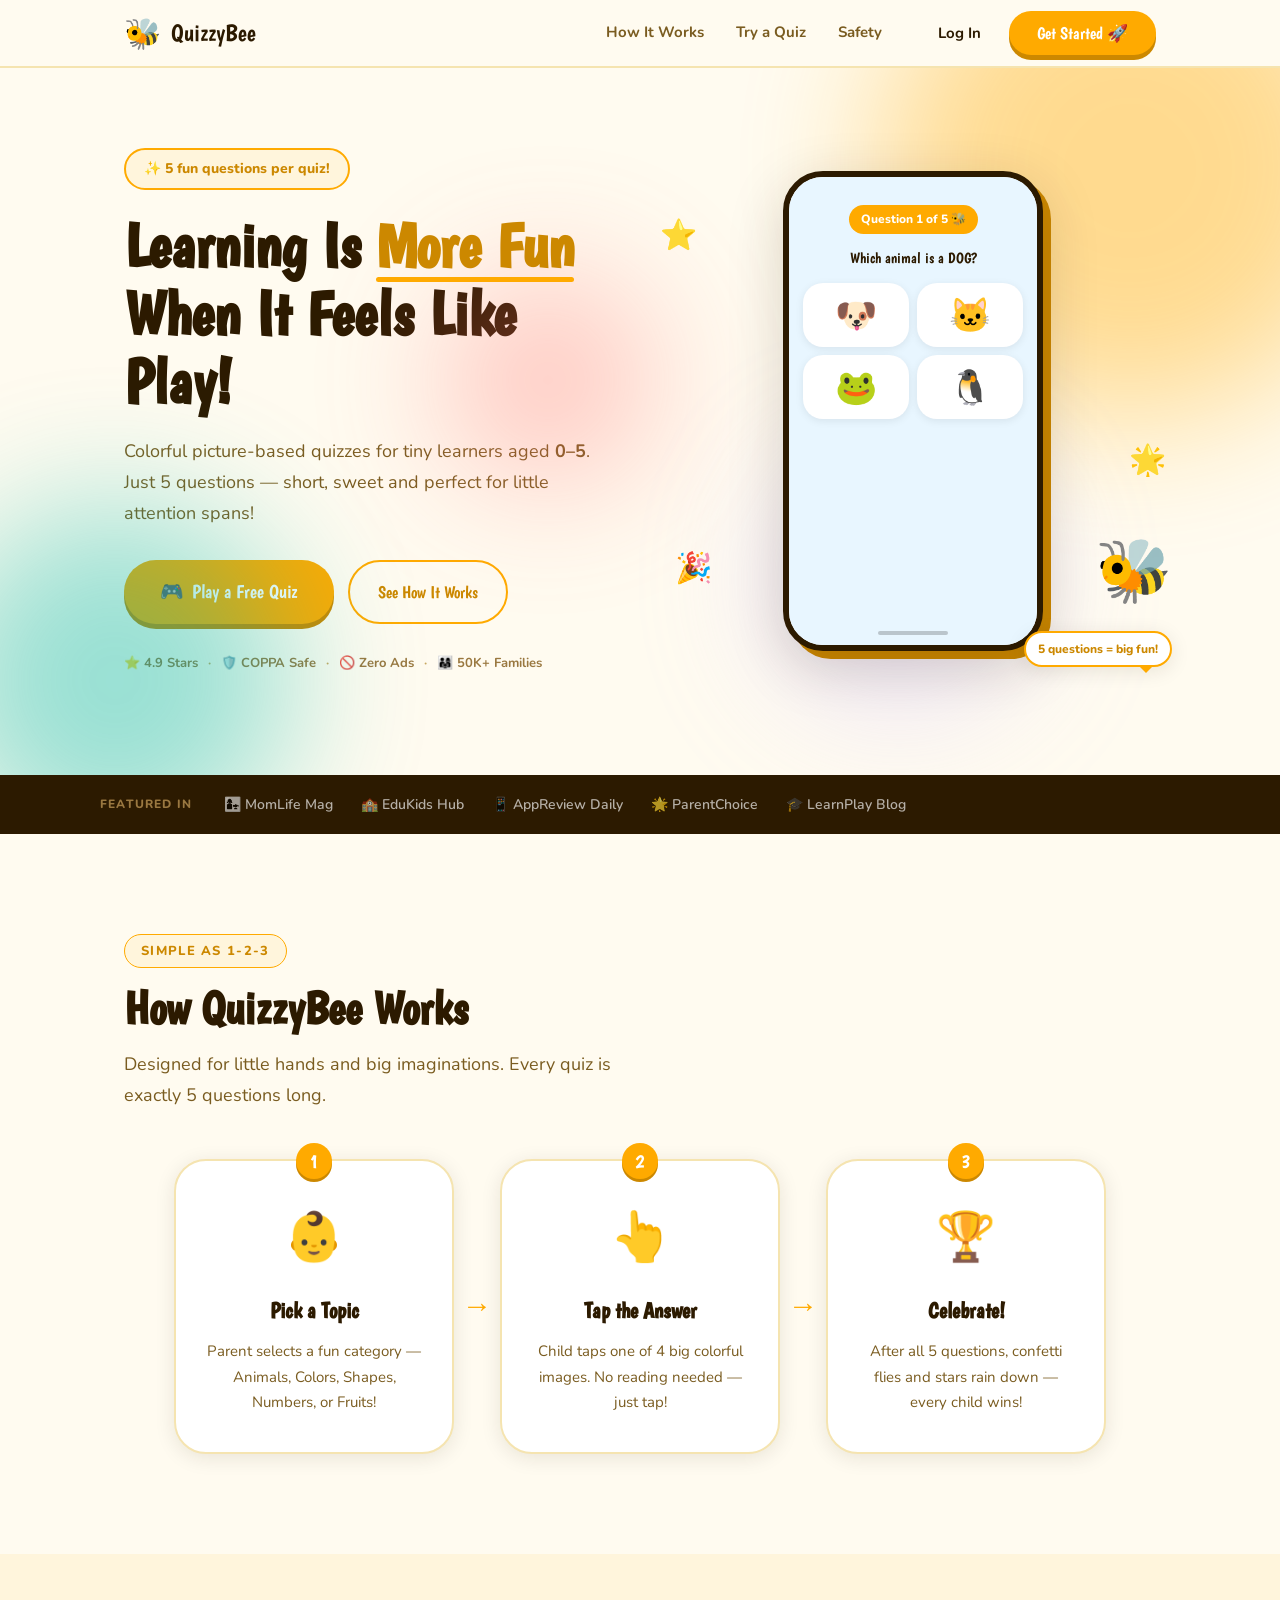
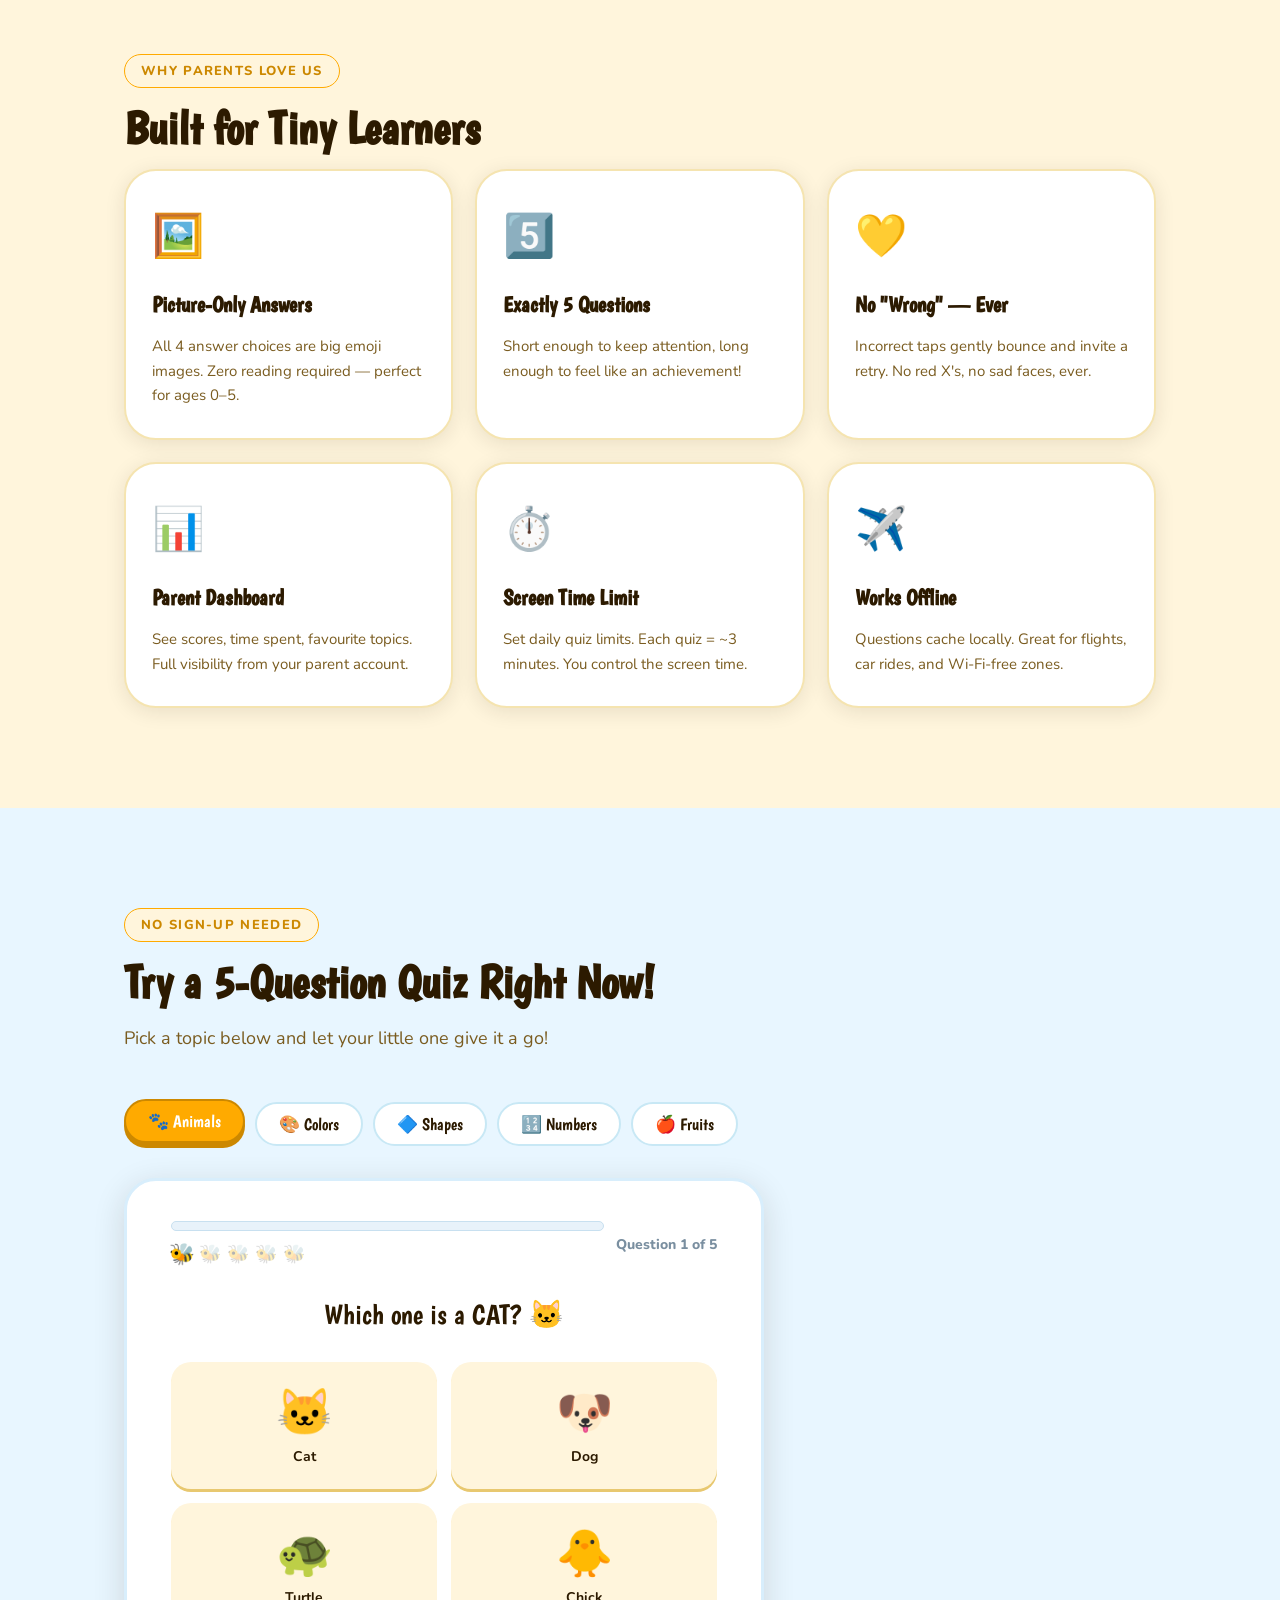
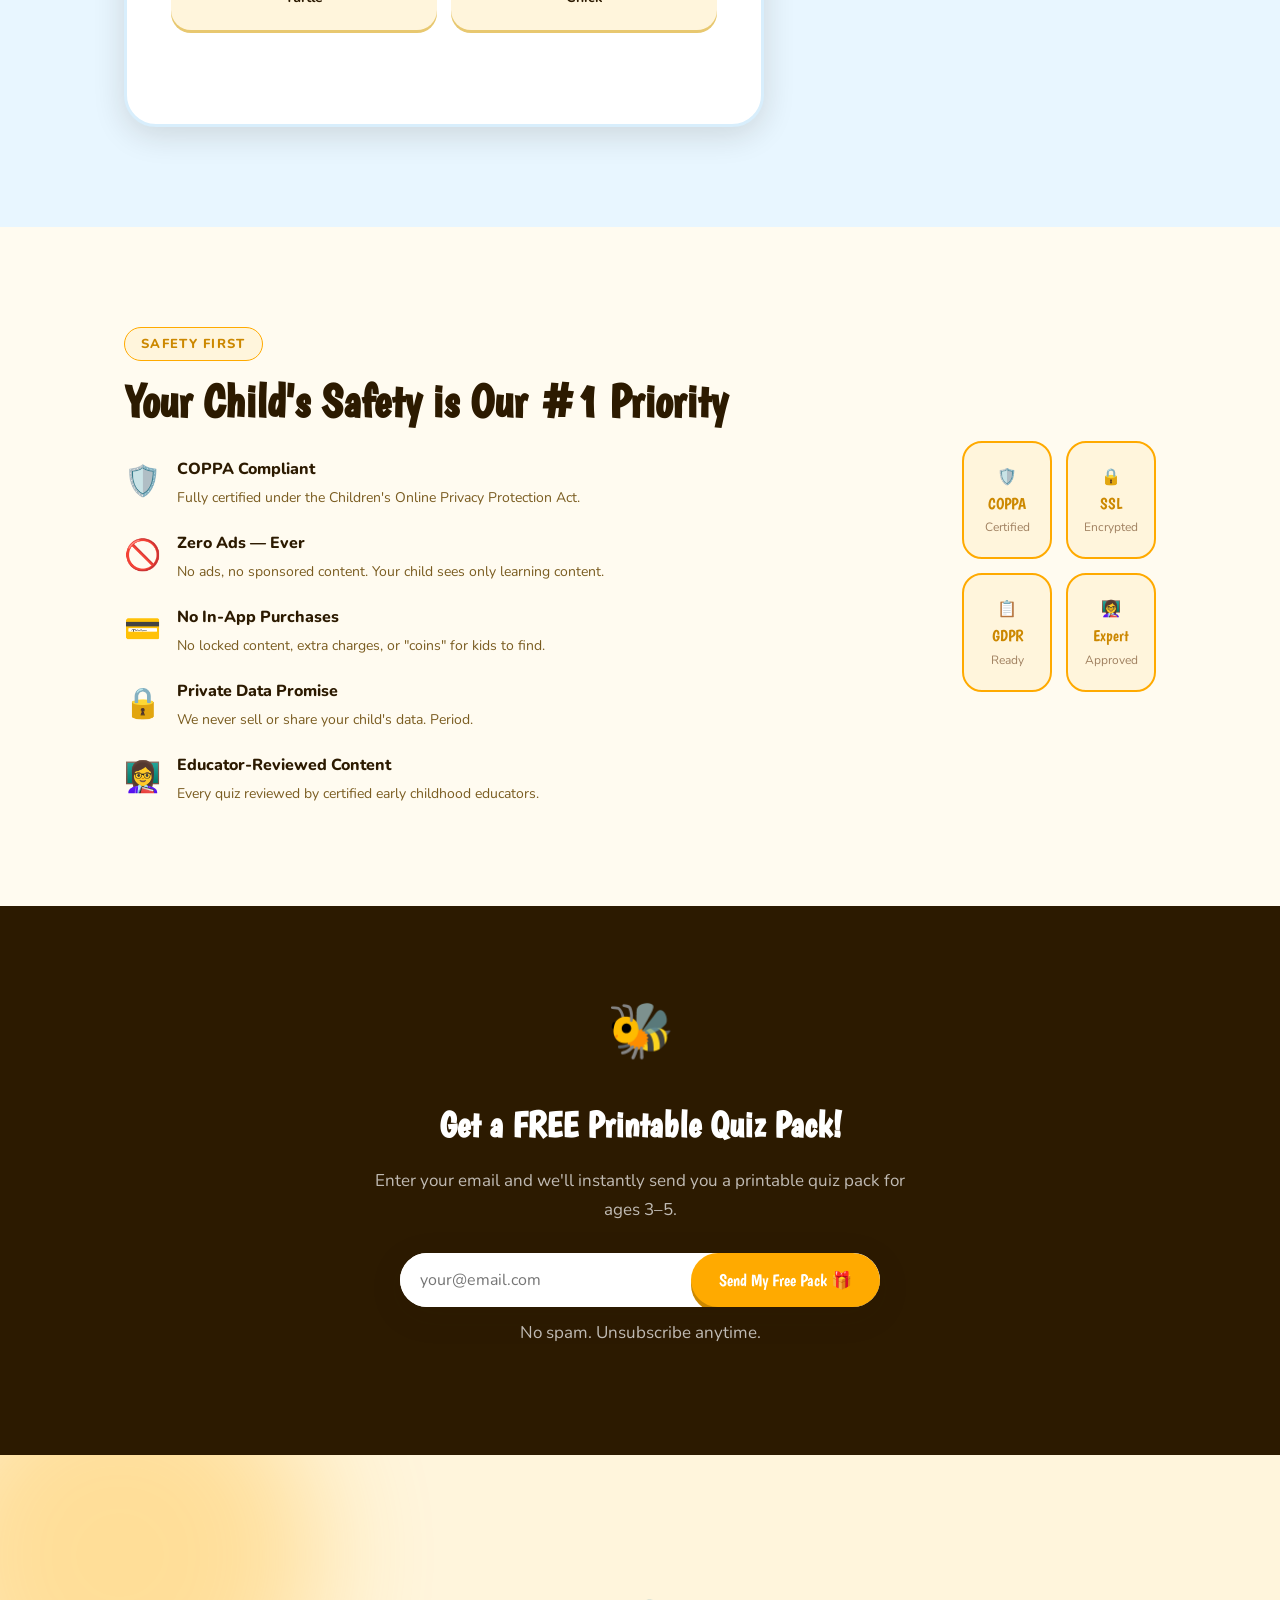
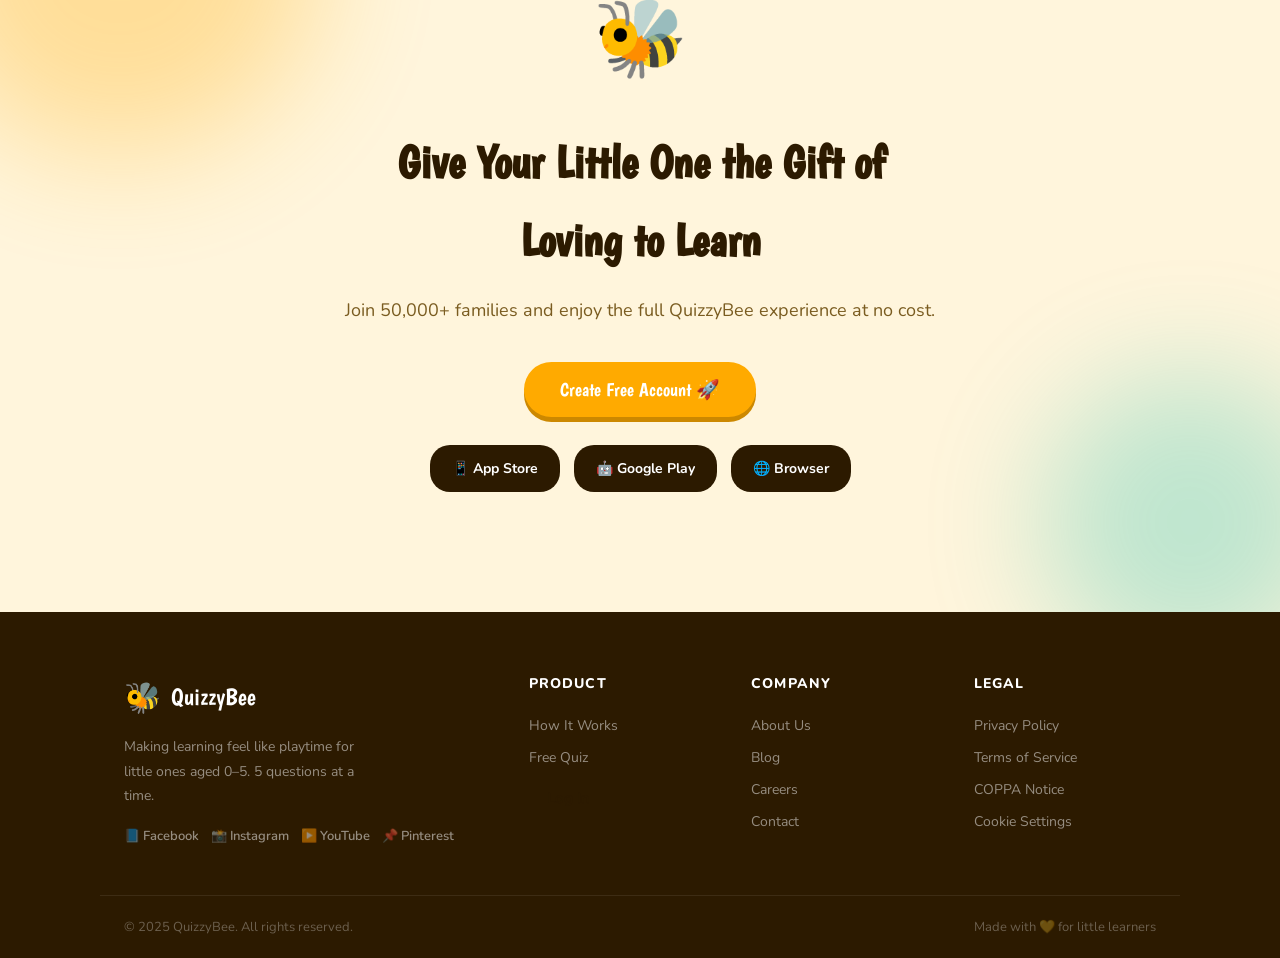
==== commit bdc1df09: "done" ====
--- a/index.html
+++ b/index.html
@@ -24,21 +24,19 @@
       <a href="#safety">Safety</a>
     </div>
     <div class="nav-actions">
-      <!-- Point to your new form pages -->
-      <a href="login.html" class="btn-ghost">Log In</a>
-      <a href="signup.html" class="btn-honey">Get Started 🚀</a>
-    </div>
+  <button class="btn-ghost" onclick="openModal('loginModal')">Log In</button>
+  <button class="btn-honey" onclick="openModal('signupModal')">Get Started 🚀</button>
+</div>
     <button class="burger" id="burger">
       <div></div><div></div><div></div>
     </button>
   </div>
   <div class="mobile-nav" id="mobileNav">
-    <a href="#how">How It Works</a>
-    <a href="#demo">Try a Quiz</a>
-    <!-- Point to your new form pages -->
-    <a href="login.html">Log In</a>
-    <a href="signup.html" class="btn-honey">Get Started 🚀</a>
-  </div>
+  <a href="#how">How It Works</a>
+  <a href="#demo">Try a Quiz</a>
+  <button onclick="openModal('loginModal')" class="btn-ghost">Log In</button>
+  <button onclick="openModal('signupModal')" class="btn-honey">Get Started 🚀</button>
+</div>
 </nav>
 
 
@@ -235,7 +233,7 @@
         <div class="done-stars" id="doneStars"></div>
         <div class="done-btns">
           <button class="btn-honey btn-big" onclick="restartDemo()">Play Again 🔄</button>
-          <a href="pages/signup.php" class="btn-outline btn-big">Create Your Account →</a>
+          <button onclick="openModal('signupModal')" class="btn-outline btn-big">Create Your Account →</button>
         </div>
       </div>
     </div>
@@ -303,7 +301,7 @@
       <div class="final-bee">🐝</div>
       <h2>Give Your Little One the Gift of Loving to Learn</h2>
       <p>Join 50,000+ families and enjoy the full QuizzyBee experience at no cost.</p>
-      <a href="pages/signup.php" class="btn-honey btn-big">Create Free Account 🚀</a>
+      <button onclick="openModal('signupModal')" class="btn-honey btn-big">Create Free Account 🚀</button>
       <div class="store-row">
         <div class="store-pill">📱 App Store</div>
         <div class="store-pill">🤖 Google Play</div>
@@ -328,11 +326,11 @@
         </div>
       </div>
       <div class="footer-col">
-        <h4>Product</h4>
-        <a href="#how">How It Works</a>
-        <a href="#demo">Free Quiz</a>
-        <a href="pages/login.php">Log In</a>
-      </div>
+  <h4>Product</h4>
+  <a href="#how">How It Works</a>
+  <a href="#demo">Free Quiz</a>
+  <button onclick="openModal('loginModal')" class="btn-ghost">Log In</button>
+</div>
       <div class="footer-col">
         <h4>Company</h4>
         <a href="#">About Us</a>
@@ -354,6 +352,50 @@
     </div>
   </footer>
 
+
+<!-- Login Modal -->
+<div id="loginModal" class="modal hidden">
+  <div class="modal-content">
+    <span class="close" onclick="closeModal('loginModal')">&times;</span>
+    <div style="font-size:42px;margin-bottom:6px">🐝</div>
+    <h2>Welcome Back!</h2>
+    <p class="modal-subtitle">Log in to your QuizzyBee account</p>
+    <form id="loginForm">
+      <input type="hidden" name="action" value="login">
+      <input type="email"    name="email"    placeholder="📧 Email address" required>
+      <input type="password" name="password" placeholder="🔒 Password"      required>
+      <button type="submit" class="btn-honey">Log In 🚀</button>
+    </form>
+    <div id="loginMessage" class="message"></div>
+    <div class="modal-switch">
+      Don't have an account?
+      <button onclick="closeModal('loginModal');openModal('signupModal')">Sign Up Free →</button>
+    </div>
+  </div>
+</div>
+
+<!-- Signup Modal -->
+<div id="signupModal" class="modal hidden">
+  <div class="modal-content">
+    <span class="close" onclick="closeModal('signupModal')">&times;</span>
+    <div style="font-size:42px;margin-bottom:6px">🐝</div>
+    <h2>Create Account</h2>
+    <p class="modal-subtitle">Join 50K+ families on QuizzyBee — it's free!</p>
+    <form id="signupForm">
+      <input type="hidden"   name="action"   value="register">
+      <input type="text"     name="name"     placeholder="👤 Your name"      required>
+      <input type="email"    name="email"    placeholder="📧 Email address"  required>
+      <input type="password" name="password" placeholder="🔒 Password (min 6 chars)" required>
+      <button type="submit" class="btn-honey">Create Free Account 🚀</button>
+    </form>
+    <div id="signupMessage" class="message"></div>
+    <div class="modal-switch">
+      Already have an account?
+      <button onclick="closeModal('signupModal');openModal('loginModal')">Log In →</button>
+    </div>
+  </div>
+</div>
+
   <script src="landing.js"></script>
 </body>
 </html>
--- a/style.css
+++ b/style.css
@@ -566,4 +566,128 @@
   .quiz-box{padding:24px 18px}
   .qb-opts{grid-template-columns:1fr 1fr}
   .qb-opt{font-size:36px;padding:14px 10px}
-}+}
+
+/* ════════════════════════════════════════════
+   MODALS — honey themed
+════════════════════════════════════════════ */
+.modal {
+  display: flex;                    /* ✅ base is flex; .hidden overrides to none */
+  position: fixed;
+  z-index: 2000;
+  left: 0; top: 0;
+  width: 100%; height: 100%;
+  background: rgba(44, 26, 0, 0.55);
+  backdrop-filter: blur(4px);
+  justify-content: center;
+  align-items: center;
+  padding: 20px;
+}
+
+.modal-content {
+  background: var(--white);
+  padding: 40px 36px 36px;
+  border-radius: var(--r-lg);
+  width: 100%;
+  max-width: 400px;
+  box-shadow: var(--shadow-lg);
+  text-align: center;
+  position: relative;
+  border: 2.5px solid #f0dea0;
+  animation: modal-pop .25s ease;
+}
+
+@keyframes modal-pop {
+  from { opacity: 0; transform: scale(.92) translateY(16px); }
+  to   { opacity: 1; transform: scale(1)   translateY(0); }
+}
+
+.modal-content h2 {
+  font-family: var(--font-h);
+  font-size: 26px;
+  color: var(--ink);
+  margin-bottom: 6px;
+}
+
+.modal-content .modal-subtitle {
+  font-size: 14px;
+  color: #9a7840;
+  margin-bottom: 24px;
+}
+
+.modal-content form {
+  display: flex;
+  flex-direction: column;
+  gap: 12px;
+  margin-top: 20px;
+}
+
+.modal-content input[type="text"],
+.modal-content input[type="email"],
+.modal-content input[type="password"] {
+  width: 100%;
+  padding: 13px 16px;
+  border: 2px solid #e8d898;
+  border-radius: var(--r-sm);
+  font-family: var(--font-b);
+  font-size: 15px;
+  background: var(--honey-lt);
+  color: var(--ink);
+  transition: border-color .2s, background .2s;
+}
+
+.modal-content input:focus {
+  outline: none;
+  border-color: var(--honey);
+  background: var(--white);
+}
+
+.modal-content input::placeholder { color: #b8a068; }
+
+.modal-content button[type="submit"] {
+  width: 100%;
+  justify-content: center;
+  margin-top: 6px;
+  font-size: 17px;
+  padding: 14px;
+}
+
+.modal-switch {
+  margin-top: 18px;
+  font-size: 14px;
+  color: #9a7840;
+}
+
+.modal-switch button {
+  background: none;
+  border: none;
+  color: var(--honey-dk);
+  font-weight: 800;
+  cursor: pointer;
+  font-family: var(--font-b);
+  font-size: 14px;
+  padding: 0;
+  text-decoration: underline;
+}
+
+.close {
+  position: absolute;
+  top: 14px; right: 18px;
+  font-size: 22px;
+  cursor: pointer;
+  color: #b8a068;
+  line-height: 1;
+  transition: color .2s;
+}
+.close:hover { color: var(--honey-dk); }
+
+.message {
+  margin-top: 14px;
+  font-weight: 700;
+  font-size: 14px;
+  padding: 10px 14px;
+  border-radius: var(--r-sm);
+  min-height: 20px;
+}
+.message.success { background: var(--green-lt); color: #1f7a35; }
+.message.error   { background: var(--coral-lt); color: #b02020; }
